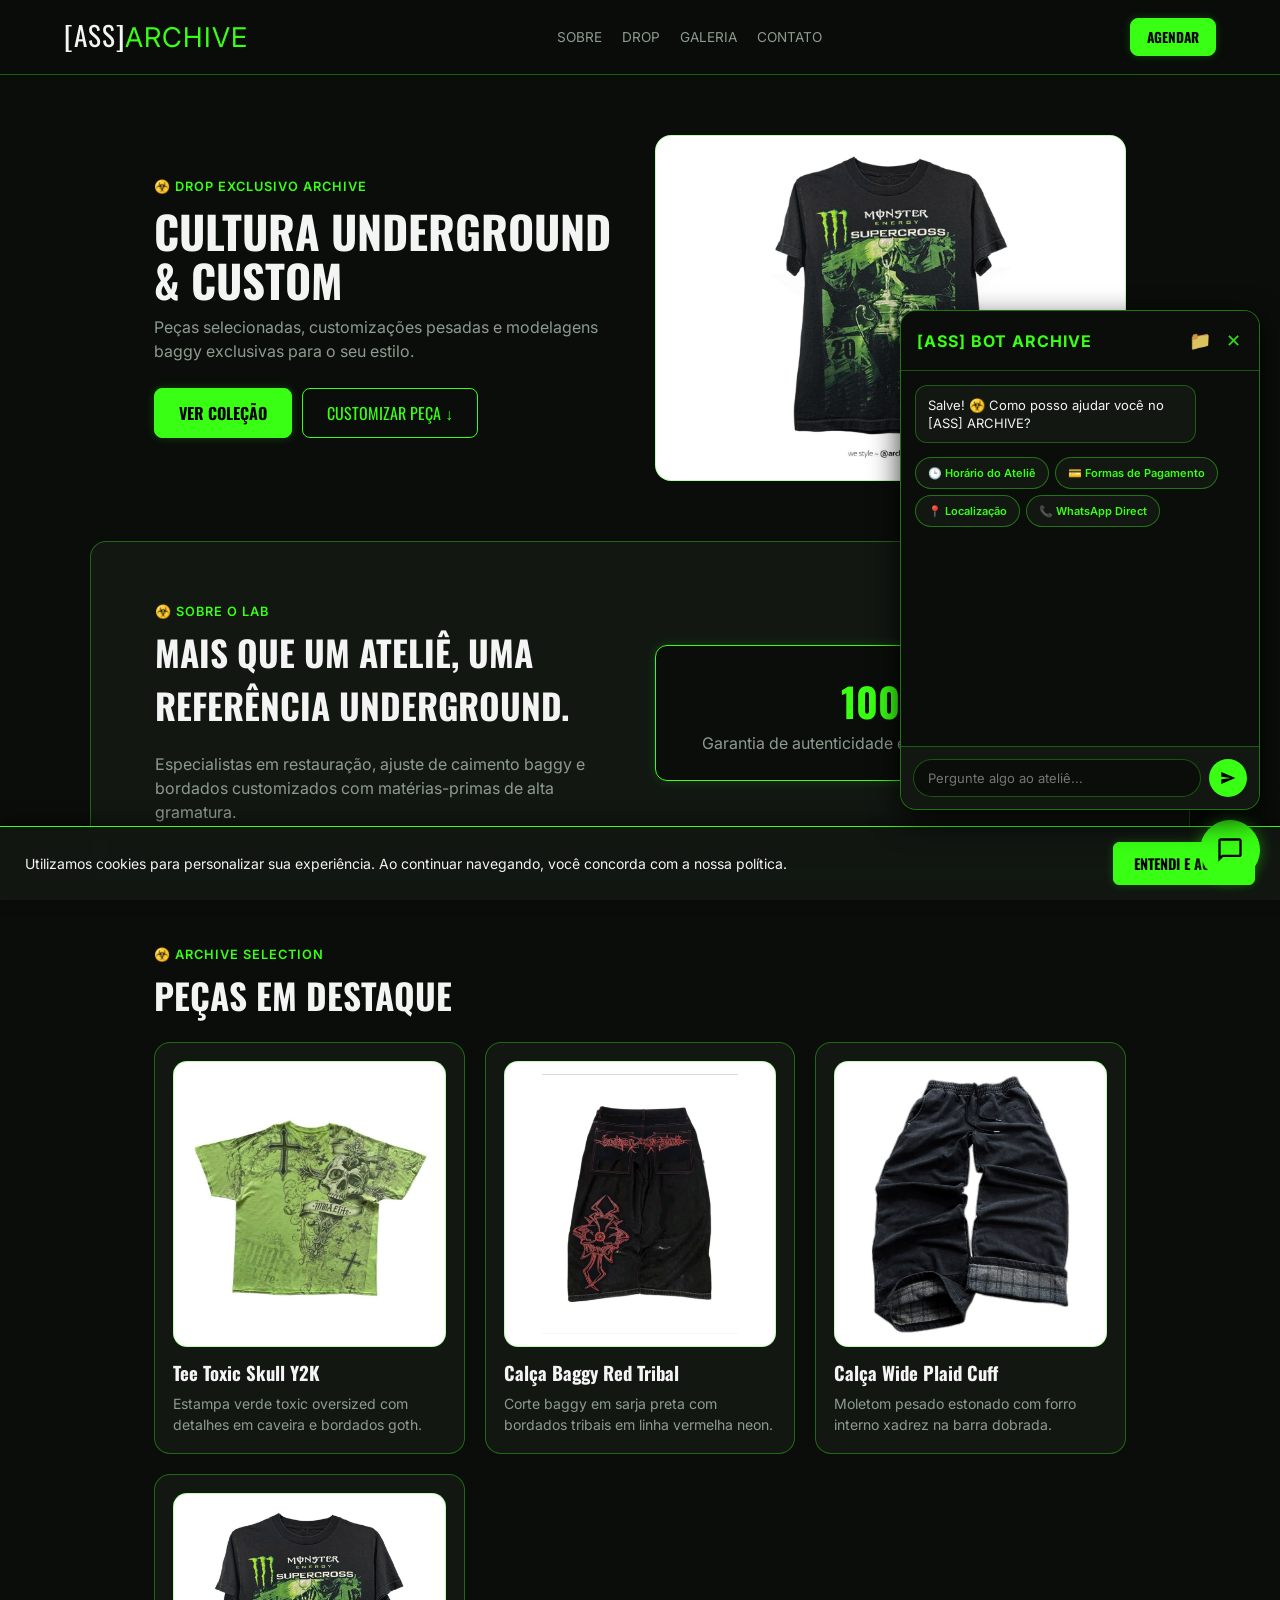
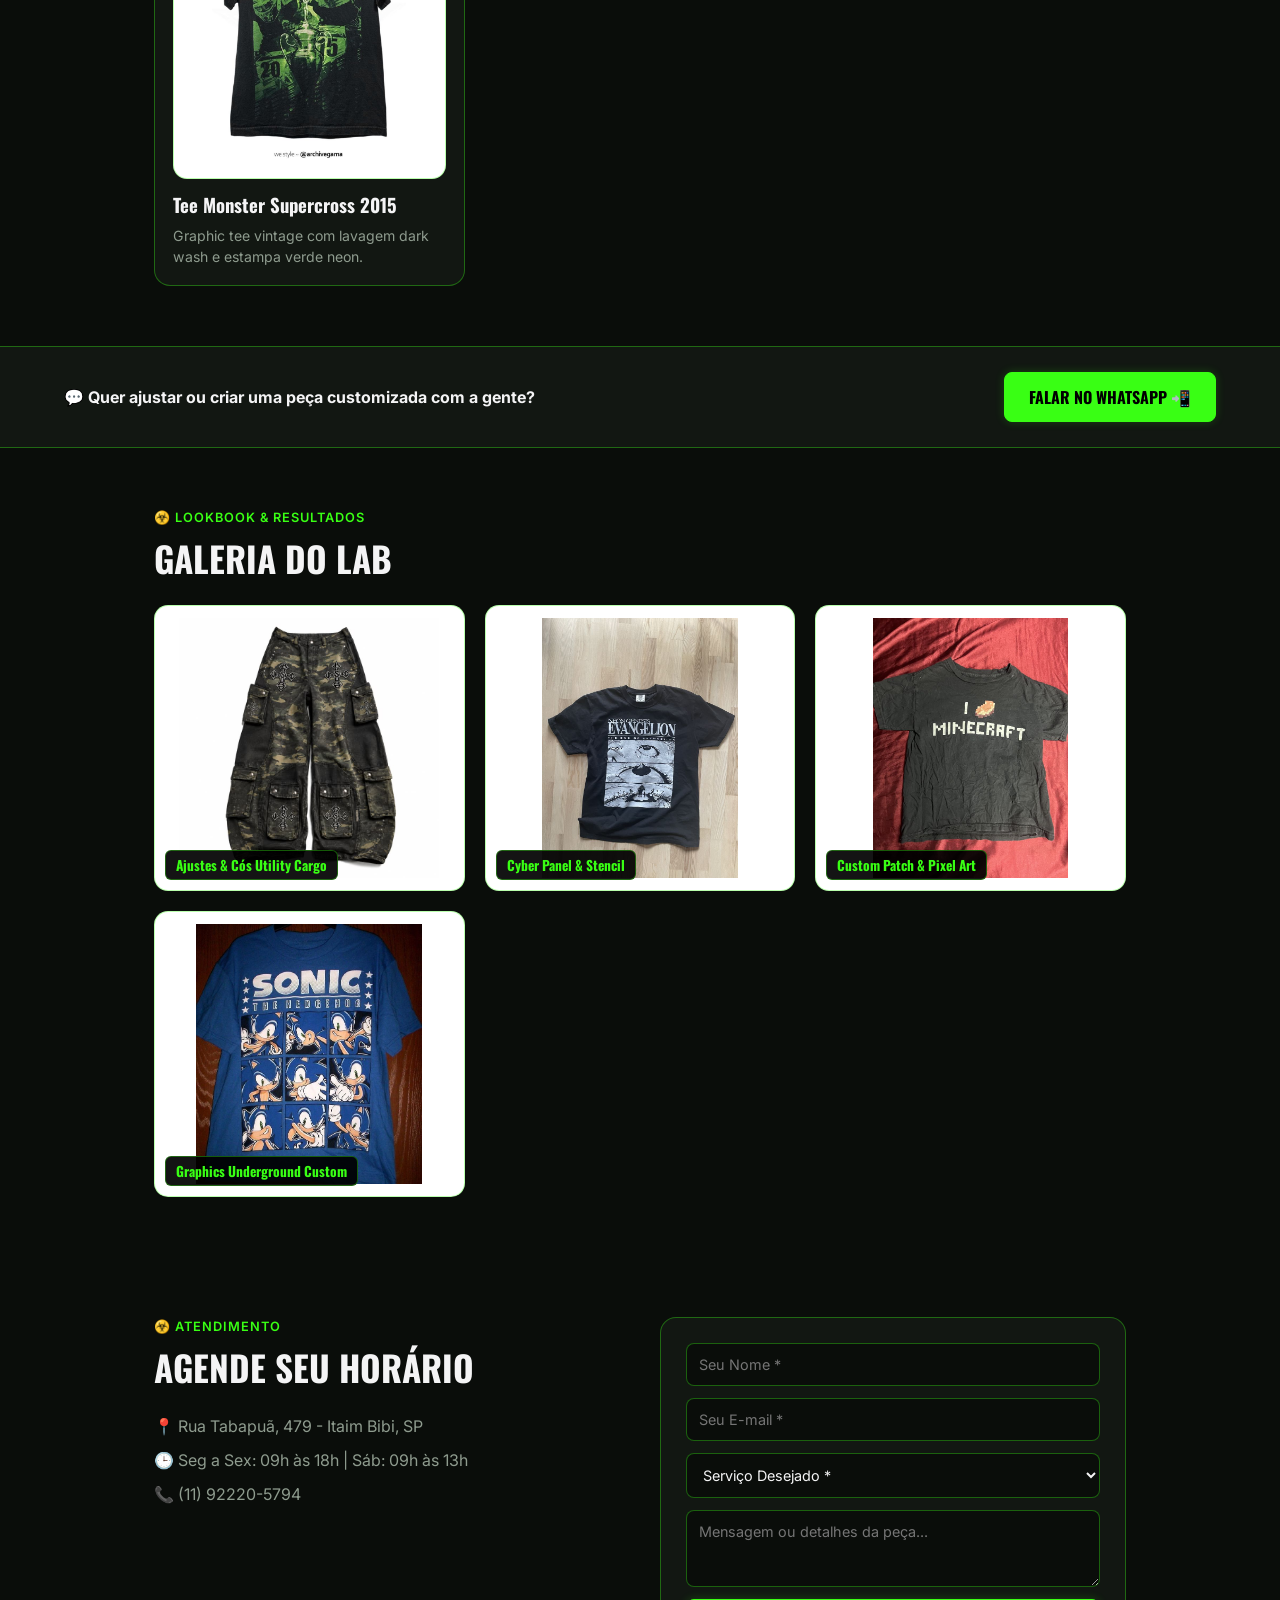
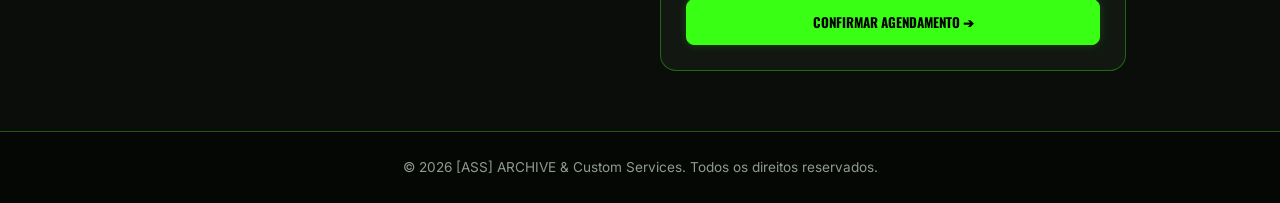
==== index.html @ ffa356f2 "Add files via upload" ====
<!DOCTYPE html>
<html lang="pt-br">
<head>
    <meta charset="UTF-8">
    <meta name="viewport" content="width=device-width, initial-scale=1.0">
    <title>[ASS] ARCHIVE | Underground Custom</title>
    
    <!-- Favicon Epic Face -->
    <link rel="icon" href="https://w7.pngwing.com/pngs/47/268/png-transparent-t-shirt-epic-face-pic-face-smiley-emoticon-thumbnail.png" type="image/png">
    
    <link rel="stylesheet" href="https://fonts.googleapis.com/css2?family=Inter:wght@400;600&family=Oswald:wght@700&display=swap">
    <link rel="stylesheet" href="style.css">
</head>
<body>

    <!-- 1. HEADER -->
    <header class="header">
        <a href="#" class="logo">[ASS]<span>ARCHIVE</span></a>
        <nav class="nav">
            <a href="#sobre">Sobre</a>
            <a href="#produtos">Drop</a>
            <a href="#galeria">Galeria</a>
            <a href="#contato">Contato</a>
        </nav>
        <a href="#contato" class="btn btn-sm">Agendar</a>
    </header>

    <!-- 2. HERO SECTION -->
    <section class="hero">
        <div>
            <span class="tag">☣️ DROP EXCLUSIVO ARCHIVE</span>
            <h1>CULTURA UNDERGROUND & CUSTOM</h1>
            <p>Peças selecionadas, customizações pesadas e modelagens baggy exclusivas para o seu estilo.</p>
            <div class="btns">
                <a href="#produtos" class="btn">Ver Coleção</a>
                <a href="#contato" class="btn-outline">Customizar Peça ↓</a>
            </div>
        </div>
        <div class="hero-img">
            <img src="ass/monster.jpg" alt="Tee Monster Supercross">
        </div>
    </section>

    <!-- 3. SOBRE -->
    <section id="sobre" class="sobre">
        <div>
            <span class="tag">☣️ SOBRE O LAB</span>
            <h2>Mais que um ateliê, uma referência underground.</h2>
            <p>Especialistas em restauração, ajuste de caimento baggy e bordados customizados com matérias-primas de alta gramatura.</p>
        </div>
        <div class="sobre-box">
            <h3>100%</h3>
            <p>Garantia de autenticidade e acabamento artesanal.</p>
        </div>
    </section>

    <!-- 4. CATÁLOGO DE PRODUTOS / DROP -->
    <section id="produtos">
        <span class="tag">☣️ ARCHIVE SELECTION</span>
        <h2>Peças em Destaque</h2>
        <div class="grid">
            <div class="card">
                <div class="galeria-card">
                    <img src="ass/blusa.jpg" alt="Tee Toxic Skull">
                </div>
                <h3>Tee Toxic Skull Y2K</h3>
                <p>Estampa verde toxic oversized com detalhes em caveira e bordados goth.</p>
            </div>

            <div class="card">
                <div class="galeria-card">
                    <img src="ass/calçaver.jpg" alt="Calça Baggy Red Tribal">
                </div>
                <h3>Calça Baggy Red Tribal</h3>
                <p>Corte baggy em sarja preta com bordados tribais em linha vermelha neon.</p>
            </div>

            <div class="card">
                <div class="galeria-card">
                    <img src="ass/calça.jpg" alt="Calça Wide Plaid Cuff">
                </div>
                <h3>Calça Wide Plaid Cuff</h3>
                <p>Moletom pesado estonado com forro interno xadrez na barra dobrada.</p>
            </div>

            <div class="card">
                <div class="galeria-card">
                    <img src="ass/monster.jpg" alt="Tee Monster Supercross">
                </div>
                <h3>Tee Monster Supercross 2015</h3>
                <p>Graphic tee vintage com lavagem dark wash e estampa verde neon.</p>
            </div>
        </div>
    </section>

    <!-- 5. CALLOUT WHATSAPP -->
    <div class="callout">
        <p>💬 <strong>Quer ajustar ou criar uma peça customizada com a gente?</strong></p>
        <a href="https://wa.me/5511922205794" target="_blank" class="btn">Falar no WhatsApp 📲</a>
    </div>

    <!-- 6. GALERIA DE PROJETOS -->
    <section id="galeria">
        <span class="tag">☣️ LOOKBOOK & RESULTADOS</span>
        <h2>Galeria do Lab</h2>
        <div class="grid">
            <div class="galeria-card">
                <img src="ass/cargo.jpg" alt="Calça Cargo Utility">
                <h3>Ajustes & Cós Utility Cargo</h3>
            </div>
            <div class="galeria-card">
                <img src="ass/eva.jpg" alt="Tee Evangelion Custom">
                <h3>Cyber Panel & Stencil</h3>
            </div>
            <div class="galeria-card">
                <img src="ass/mine.jpg" alt="Custom Pixel Art">
                <h3>Custom Patch & Pixel Art</h3>
            </div>
            <div class="galeria-card">
                <img src="ass/sonic.jpg" alt="Graphic Custom Underground">
                <h3>Graphics Underground Custom</h3>
            </div>
        </div>
    </section>

    <!-- 7. CONTATO & FORMULÁRIO -->
    <section id="contato" class="contato">
        <div>
            <span class="tag">☣️ ATENDIMENTO</span>
            <h2>Agende seu Horário</h2>
            <p>📍 Rua Tabapuã, 479 - Itaim Bibi, SP</p>
            <p>🕒 Seg a Sex: 09h às 18h | Sáb: 09h às 13h</p>
            <p>📞 (11) 92220-5794</p>
        </div>

        <form class="form">
            <input type="text" placeholder="Seu Nome *" required>
            <input type="email" placeholder="Seu E-mail *" required>
            <select required>
                <option value="">Serviço Desejado *</option>
                <option>Ajuste Baggy / Barra</option>
                <option>Customização / Bordado</option>
                <option>Comprar do Archive Drop</option>
            </select>
            <textarea placeholder="Mensagem ou detalhes da peça..." rows="3"></textarea>
            <button type="submit" class="btn">Confirmar Agendamento ➔</button>
        </form>
    </section>

    <!-- 8. RODAPÉ -->
    <footer class="footer">
        <p>&copy; 2026 [ASS] ARCHIVE & Custom Services. Todos os direitos reservados.</p>
    </footer>

    <!-- BANNER DE AVISO DE COOKIES -->
    <div id="banner-cookies" class="banner-cookies">
        <p>
            Utilizamos cookies para personalizar sua experiência. Ao continuar navegando, você concorda com a nossa política.
        </p>
        <button id="btn-aceitar-cookies" class="btn-cookies">Entendi e Aceito</button>
    </div>

    <!-- SCRIPT DO BANNER DE COOKIES -->
    <script>
        const bannerCookies = document.getElementById('banner-cookies');
        const btnAceitar = document.getElementById('btn-aceitar-cookies');
        const cookiesAceitos = localStorage.getItem('cookiesAceitos');

        if (cookiesAceitos === 'sim') {
            bannerCookies.classList.add('oculto');
        }

        btnAceitar.addEventListener('click', () => {
            localStorage.setItem('cookiesAceitos', 'sim');
            bannerCookies.classList.add('oculto');
        });
    </script>

    <!-- SCRIPT E INICIALIZAÇÃO DO CHATBOT COM BASE JSON -->
    <script src="chatbot.js"></script>
    <script>
        document.addEventListener("DOMContentLoaded", function () {
            if (window.initChatbot) {
                window.initChatbot({
                    jsonUrl: "faq.json"
                });
            }
        });
    </script>

</body>
</html>
---- style.css ----
:root {
    --bg: #0A0D0A;
    --card: #121712;
    --accent: #39FF14; /* Verde Radioativo Tóxico */
    --accent-hover: #2ecf0f;
    --text: #F4F4F5;
    --muted: #8E9B8E;
    --border: rgba(57, 255, 20, 0.35); /* Bordas em Verde Radioativo */
    --border-strong: #39FF14;
    --font-head: 'Oswald', sans-serif;
    --font-body: 'Inter', sans-serif;
}

* { margin: 0; padding: 0; box-sizing: border-box; font-family: var(--font-body); }
body { background: var(--bg); color: var(--text); line-height: 1.5; }
a { color: inherit; text-decoration: none; }
img { width: 100%; display: block; }

/* Botões Arredondados com Brilho */
.btn { background: var(--accent); color: #000; font-family: var(--font-head); font-weight: 700; padding: 12px 24px; border-radius: 8px; display: inline-block; border: 1px solid var(--border-strong); cursor: pointer; text-transform: uppercase; box-shadow: 0 0 10px rgba(57, 255, 20, 0.2); transition: all 0.3s ease; }
.btn:hover { background: var(--accent-hover); box-shadow: 0 0 15px rgba(57, 255, 20, 0.5); transform: translateY(-2px); }
.btn-outline { border: 1px solid var(--border-strong); padding: 12px 24px; border-radius: 8px; font-family: var(--font-head); text-transform: uppercase; color: var(--accent); transition: all 0.3s ease; }
.btn-outline:hover { background: rgba(57, 255, 20, 0.1); transform: translateY(-2px); }
.btn-sm { padding: 8px 16px; font-size: 0.85rem; }
.tag { color: var(--accent); font-size: 0.8rem; font-weight: 600; text-transform: uppercase; display: block; margin-bottom: 5px; letter-spacing: 1px; }

/* Header Sticky */
.header { display: flex; justify-content: space-between; align-items: center; padding: 15px 5%; background: rgba(10, 13, 10, 0.95); position: sticky; top: 0; border-bottom: 1px solid var(--border); z-index: 10; backdrop-filter: blur(8px); }
.logo { font-family: var(--font-head); font-size: 1.7rem; letter-spacing: 1px; }
.logo span { color: var(--accent); }
.nav { display: flex; gap: 20px; font-size: 0.85rem; text-transform: uppercase; color: var(--muted); }
.nav a:hover { color: var(--accent); }

/* Layout Geral & Seções */
section { padding: 60px 5%; max-width: 1100px; margin: 0 auto; }
h2 { font-family: var(--font-head); font-size: 2.2rem; text-transform: uppercase; margin-bottom: 20px; }

/* Hero Section */
.hero { display: grid; grid-template-columns: repeat(auto-fit, minmax(280px, 1fr)); gap: 30px; align-items: center; }
.hero h1 { font-family: var(--font-head); font-size: 2.8rem; line-height: 1.1; margin: 10px 0; }
.hero p { color: var(--muted); margin-bottom: 25px; }
.btns { display: flex; gap: 10px; flex-wrap: wrap; }
.hero-img { 
    display: flex; 
    align-items: center; 
    justify-content: center; 
    background: #ffffff; 
    border-radius: 16px; 
    border: 1px solid var(--border); 
    padding: 12px;
    overflow: hidden;
    transition: border-color 0.3s ease, box-shadow 0.3s ease;
}
.hero-img:hover {
    border-color: var(--border-strong);
    box-shadow: 0 0 15px rgba(57, 255, 20, 0.3);
}
.hero-img img { 
    height: 320px; 
    object-fit: contain; 
    object-position: center; 
    border-radius: 10px;
    transition: transform 0.4s ease;
}
.hero-img:hover img {
    transform: scale(1.06);
}

/* Sobre */
.sobre { display: grid; grid-template-columns: repeat(auto-fit, minmax(280px, 1fr)); gap: 30px; align-items: center; background: var(--card); border: 1px solid var(--border); border-radius: 16px; }
.sobre p { color: var(--muted); }
.sobre-box { background: var(--bg); padding: 25px; border: 1px solid var(--border-strong); border-radius: 12px; text-align: center; box-shadow: 0 0 12px rgba(57, 255, 20, 0.15); }
.sobre-box h3 { font-family: var(--font-head); font-size: 2.5rem; color: var(--accent); }

/* Cards & Grids com Elevação no Hover */
.grid { display: grid; grid-template-columns: repeat(auto-fit, minmax(250px, 1fr)); gap: 20px; }
.card { 
    background: var(--card); 
    border: 1px solid var(--border); 
    padding: 18px; 
    border-radius: 16px; 
    transition: transform 0.3s ease, border-color 0.3s ease, box-shadow 0.3s ease; 
}
.card:hover { 
    border-color: var(--border-strong); 
    box-shadow: 0 0 15px rgba(57, 255, 20, 0.25); 
    transform: translateY(-4px);
}
.card h3 { font-family: var(--font-head); margin-top: 12px; margin-bottom: 6px; }
.card p { color: var(--muted); font-size: 0.88rem; }

/* Callout */
.callout { background: var(--card); border-top: 1px solid var(--border); border-bottom: 1px solid var(--border); padding: 25px 5%; display: flex; justify-content: space-between; align-items: center; flex-wrap: wrap; gap: 15px; }

/* Galeria: Molduras com Fundo Branco */
.galeria-card { 
    position: relative; 
    border-radius: 14px; 
    overflow: hidden; 
    border: 1px solid var(--border); 
    background: #ffffff; 
    display: flex; 
    align-items: center; 
    justify-content: center;
    padding: 12px;
    transition: border-color 0.3s ease, box-shadow 0.3s ease;
}
.galeria-card img { 
    height: 260px; 
    width: 100%; 
    object-fit: contain; 
    object-position: center; 
    border-radius: 10px;
    transition: transform 0.4s ease;
}

/* Zoom na imagem ao passar o cursor */
.card:hover .galeria-card img,
.galeria-card:hover img {
    transform: scale(1.08);
}

.galeria-card:hover { 
    border-color: var(--border-strong); 
    box-shadow: 0 0 12px rgba(57, 255, 20, 0.3);
}

.galeria-card h3 { 
    position: absolute; 
    bottom: 10px; 
    left: 10px; 
    background: rgba(0,0,0,0.92); 
    color: var(--accent); 
    padding: 4px 10px; 
    font-family: var(--font-head); 
    font-size: 0.85rem; 
    border-radius: 6px; 
    border: 1px solid var(--border); 
    z-index: 2;
}

/* Contato & Form */
.contato { display: grid; grid-template-columns: repeat(auto-fit, minmax(280px, 1fr)); gap: 40px; }
.contato p { color: var(--muted); margin-bottom: 10px; }
.form { display: flex; flex-direction: column; gap: 12px; background: var(--card); padding: 25px; border-radius: 16px; border: 1px solid var(--border); }
.form input, .form select, .form textarea { background: var(--bg); border: 1px solid var(--border); padding: 12px; color: var(--text); border-radius: 8px; font-size: 0.9rem; transition: border-color 0.3s ease, box-shadow 0.3s ease; }
.form input:focus, .form select:focus, .form textarea:focus { outline: none; border-color: var(--border-strong); box-shadow: 0 0 8px rgba(57, 255, 20, 0.3); }

/* Footer */
.footer { text-align: center; padding: 25px; border-top: 1px solid var(--border); color: var(--muted); font-size: 0.85rem; background: #050705; }

/* BANNER DE COOKIES (Fixado na Parte Inferior) */
.banner-cookies {
    position: fixed;
    bottom: 0;
    left: 0;
    width: 100%;
    background-color: rgba(18, 23, 18, 0.96);
    color: var(--text);
    padding: 15px 25px;
    display: flex;
    justify-content: space-between;
    align-items: center;
    gap: 20px;
    box-shadow: 0 -4px 15px rgba(0, 0, 0, 0.5);
    border-top: 1px solid var(--border-strong);
    z-index: 9999;
    font-size: 14px;
    backdrop-filter: blur(8px);
}

.btn-cookies {
    background-color: var(--accent);
    color: #000000;
    border: 1px solid var(--border-strong);
    padding: 10px 20px;
    border-radius: 6px;
    font-family: var(--font-head);
    font-size: 0.9rem;
    font-weight: bold;
    text-transform: uppercase;
    cursor: pointer;
    white-space: nowrap;
    transition: all 0.3s ease;
    box-shadow: 0 0 10px rgba(57, 255, 20, 0.2);
}

.btn-cookies:hover {
    background-color: var(--accent-hover);
    box-shadow: 0 0 15px rgba(57, 255, 20, 0.5);
    transform: translateY(-2px);
}

/* Classe utilitária para ocultar o banner quando aceito */
.oculto {
    display: none !important;
}

/* Responsividade */
@media (max-width: 600px) {
    .header { flex-direction: column; gap: 12px; }
    .nav { gap: 12px; }
    .hero h1 { font-size: 2rem; }
    .banner-cookies { flex-direction: column; text-align: center; }
}
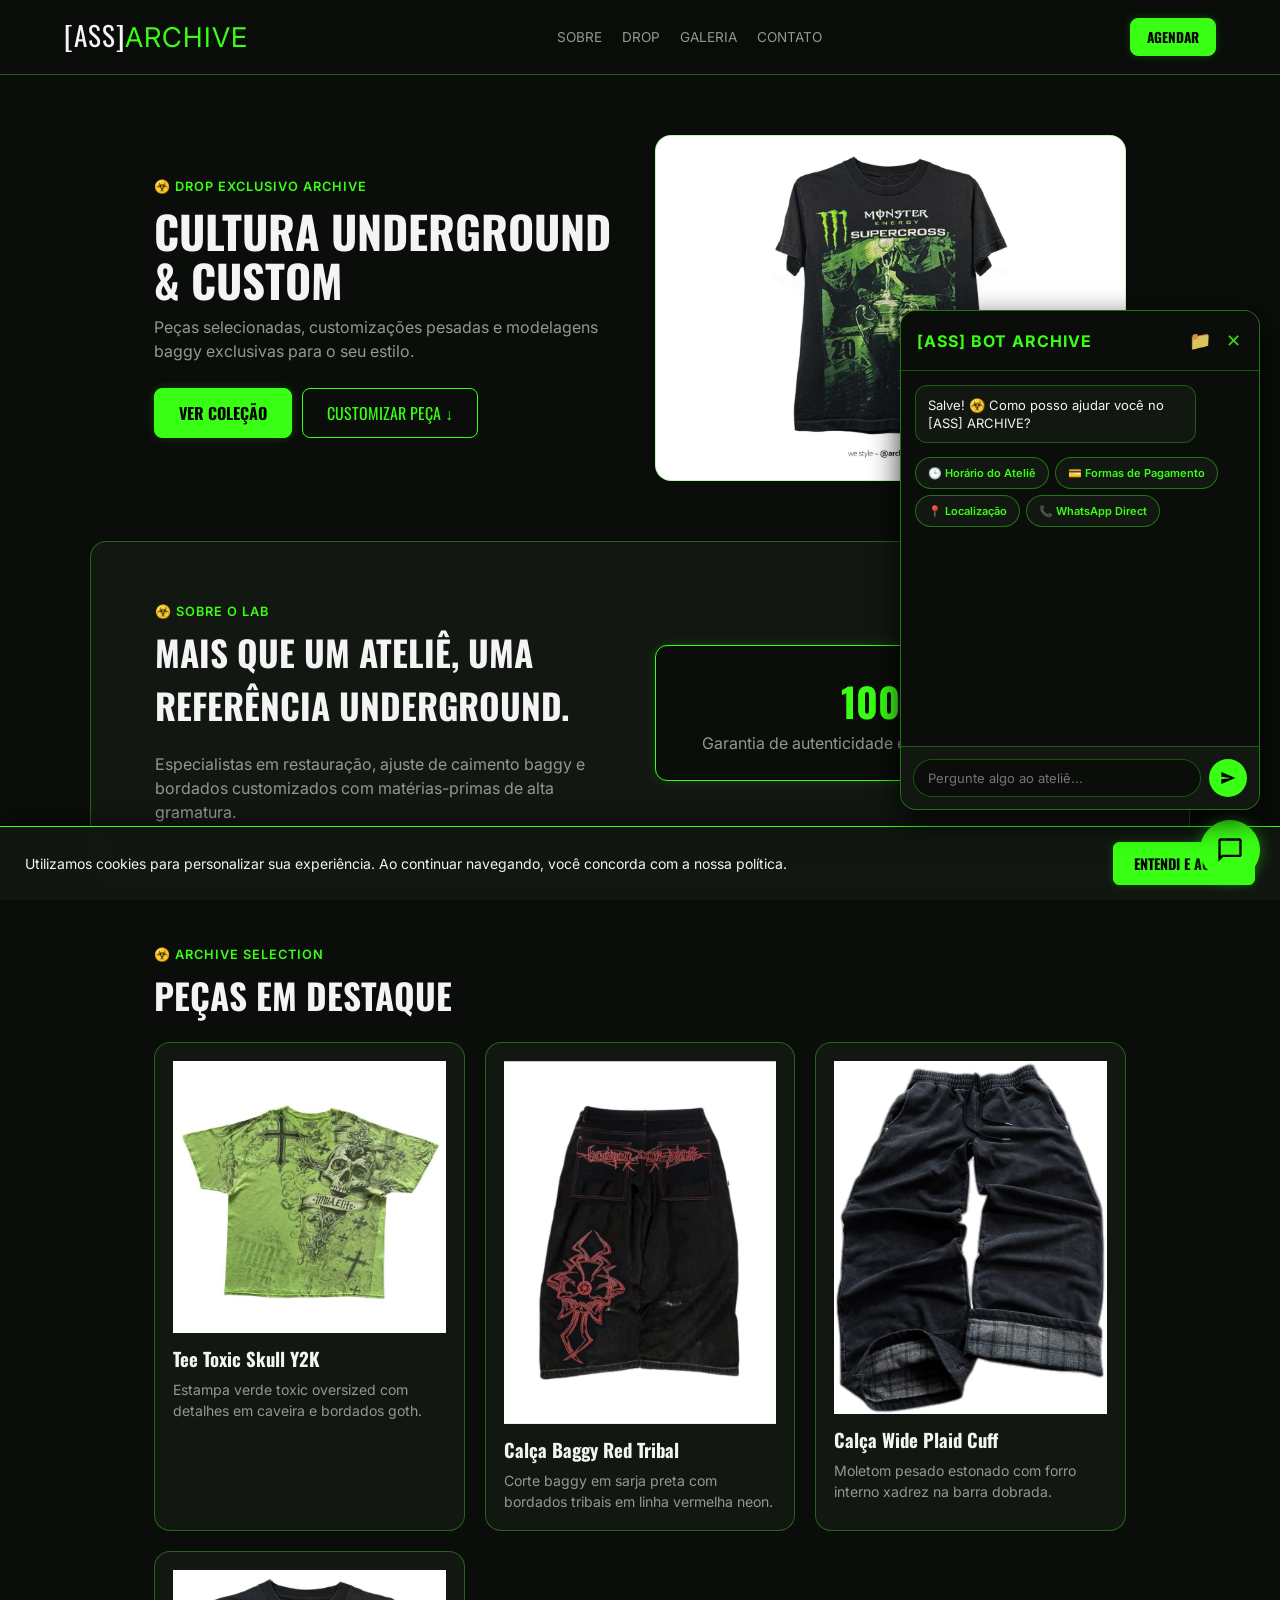
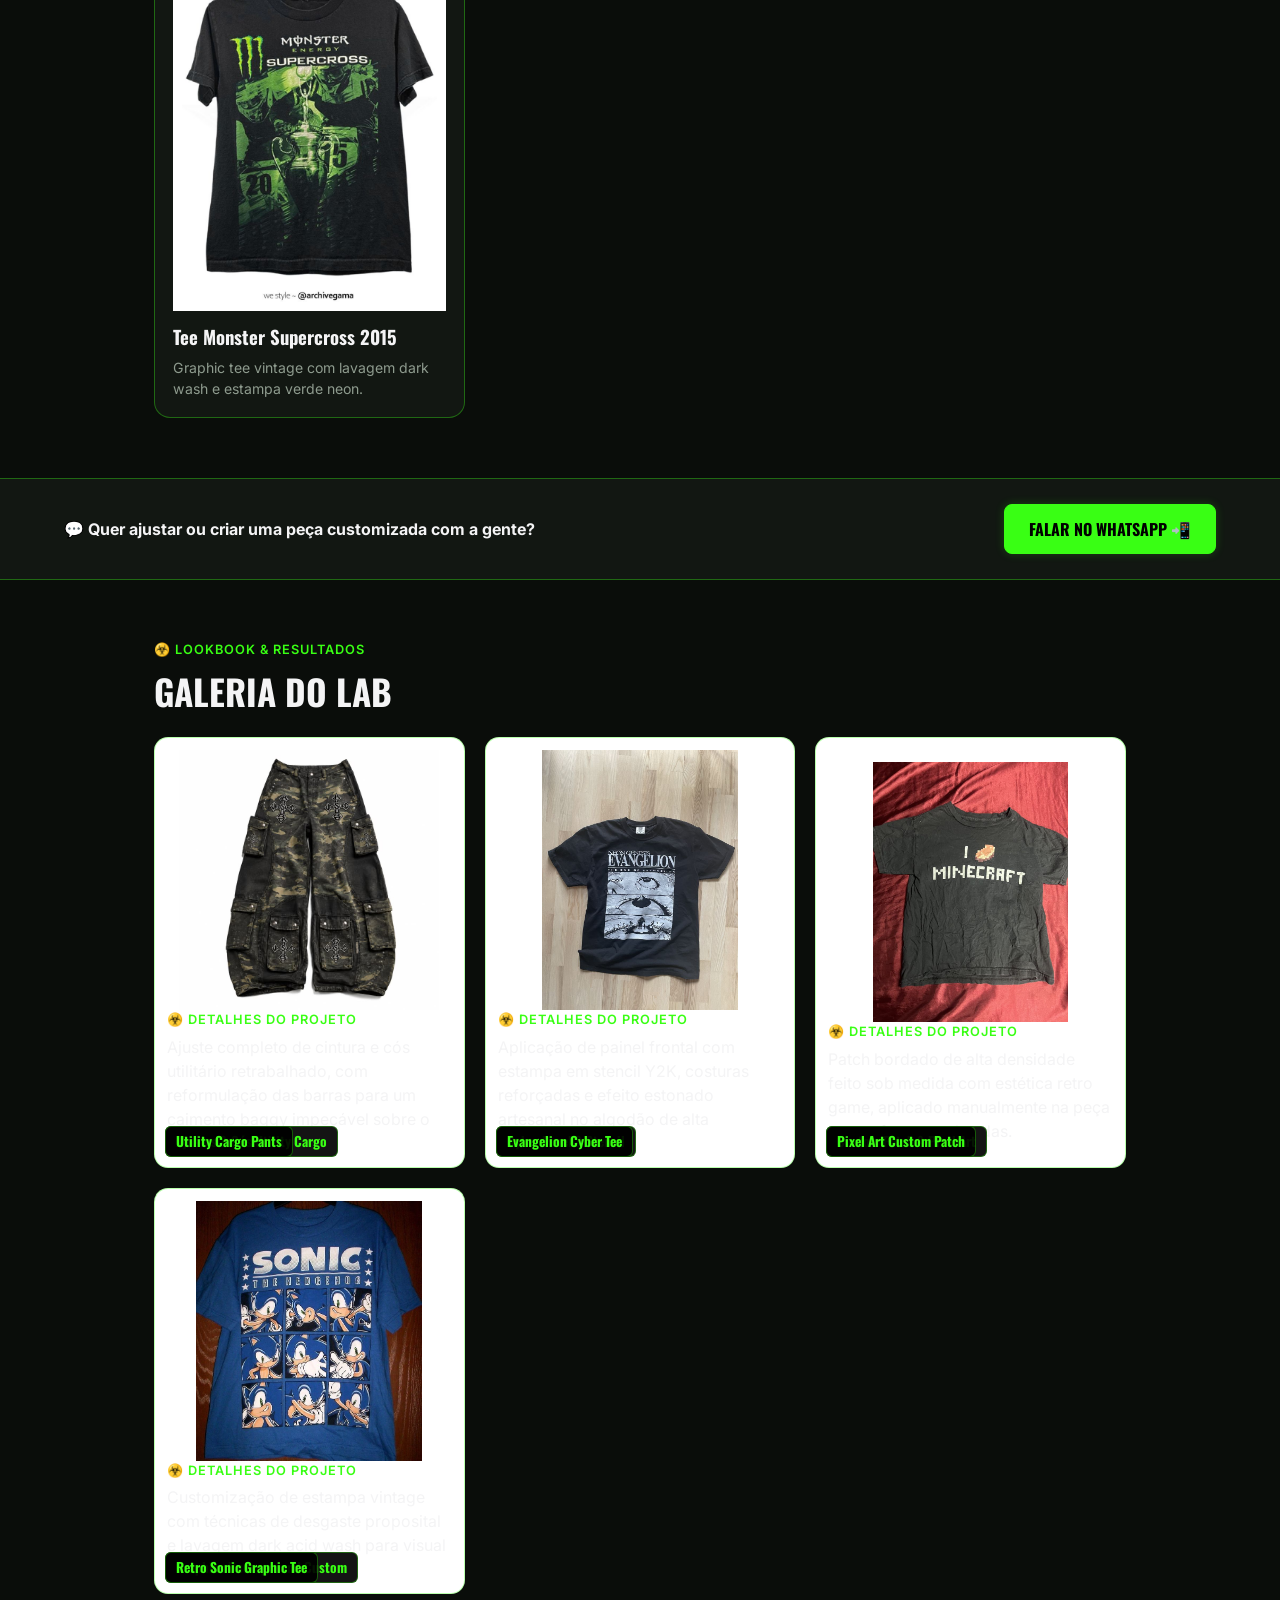
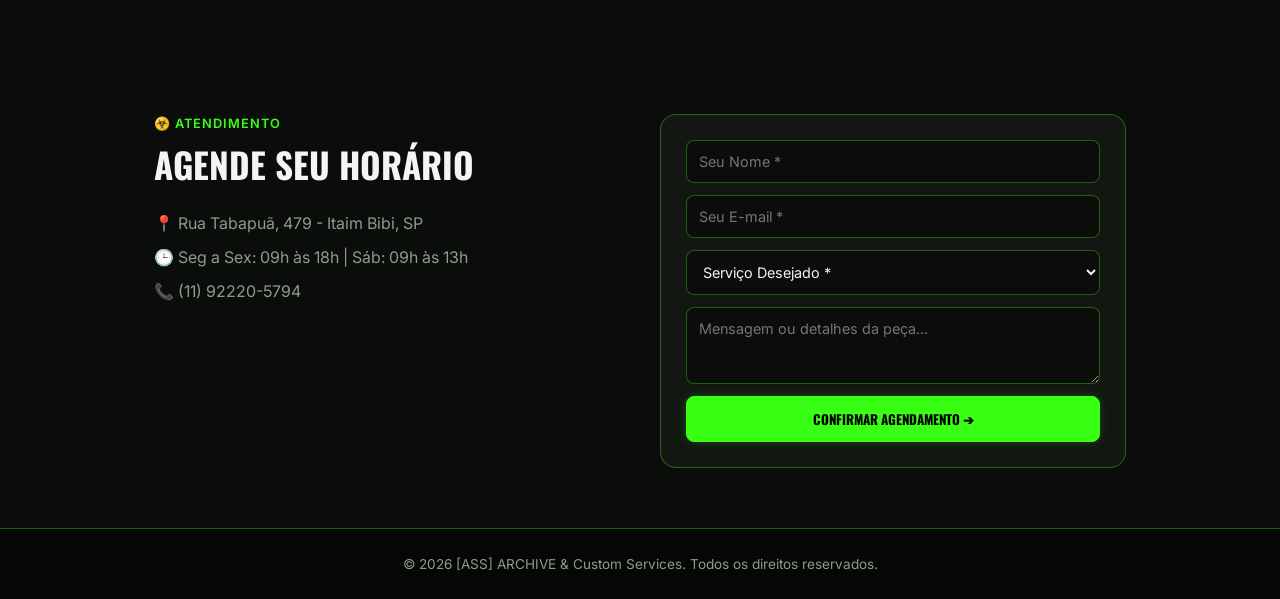
==== commit 12a5882a: "Update index.html" ====
--- a/index.html
+++ b/index.html
@@ -60,7 +60,7 @@
         <h2>Peças em Destaque</h2>
         <div class="grid">
             <div class="card">
-                <div class="galeria-card">
+                <div class="product-img-box">
                     <img src="ass/blusa.jpg" alt="Tee Toxic Skull">
                 </div>
                 <h3>Tee Toxic Skull Y2K</h3>
@@ -68,7 +68,7 @@
             </div>
 
             <div class="card">
-                <div class="galeria-card">
+                <div class="product-img-box">
                     <img src="ass/calçaver.jpg" alt="Calça Baggy Red Tribal">
                 </div>
                 <h3>Calça Baggy Red Tribal</h3>
@@ -76,7 +76,7 @@
             </div>
 
             <div class="card">
-                <div class="galeria-card">
+                <div class="product-img-box">
                     <img src="ass/calça.jpg" alt="Calça Wide Plaid Cuff">
                 </div>
                 <h3>Calça Wide Plaid Cuff</h3>
@@ -84,7 +84,7 @@
             </div>
 
             <div class="card">
-                <div class="galeria-card">
+                <div class="product-img-box">
                     <img src="ass/monster.jpg" alt="Tee Monster Supercross">
                 </div>
                 <h3>Tee Monster Supercross 2015</h3>
@@ -99,26 +99,69 @@
         <a href="https://wa.me/5511922205794" target="_blank" class="btn">Falar no WhatsApp 📲</a>
     </div>
 
-    <!-- 6. GALERIA DE PROJETOS -->
+    <!-- 6. GALERIA DE PROJETOS (COM CARD FLIP 3D) -->
     <section id="galeria">
         <span class="tag">☣️ LOOKBOOK & RESULTADOS</span>
         <h2>Galeria do Lab</h2>
         <div class="grid">
-            <div class="galeria-card">
-                <img src="ass/cargo.jpg" alt="Calça Cargo Utility">
-                <h3>Ajustes & Cós Utility Cargo</h3>
-            </div>
-            <div class="galeria-card">
-                <img src="ass/eva.jpg" alt="Tee Evangelion Custom">
-                <h3>Cyber Panel & Stencil</h3>
-            </div>
-            <div class="galeria-card">
-                <img src="ass/mine.jpg" alt="Custom Pixel Art">
-                <h3>Custom Patch & Pixel Art</h3>
-            </div>
-            <div class="galeria-card">
-                <img src="ass/sonic.jpg" alt="Graphic Custom Underground">
-                <h3>Graphics Underground Custom</h3>
+            <!-- CARGO -->
+            <div class="galeria-card">
+                <div class="galeria-card-inner">
+                    <div class="galeria-card-front">
+                        <img src="ass/cargo.jpg" alt="Calça Cargo Utility">
+                        <h3>Ajustes & Cós Utility Cargo</h3>
+                    </div>
+                    <div class="galeria-card-back">
+                        <span class="tag">☣️ DETALHES DO PROJETO</span>
+                        <h3>Utility Cargo Pants</h3>
+                        <p>Ajuste completo de cintura e cós utilitário retrabalhado, com reformulação das barras para um caimento baggy impecável sobre o tênis.</p>
+                    </div>
+                </div>
+            </div>
+
+            <!-- EVA -->
+            <div class="galeria-card">
+                <div class="galeria-card-inner">
+                    <div class="galeria-card-front">
+                        <img src="ass/eva.jpg" alt="Tee Evangelion Custom">
+                        <h3>Cyber Panel & Stencil</h3>
+                    </div>
+                    <div class="galeria-card-back">
+                        <span class="tag">☣️ DETALHES DO PROJETO</span>
+                        <h3>Evangelion Cyber Tee</h3>
+                        <p>Aplicação de painel frontal com estampa em stencil Y2K, costuras reforçadas e efeito estonado artesanal no algodão de alta gramatura.</p>
+                    </div>
+                </div>
+            </div>
+
+            <!-- MINE -->
+            <div class="galeria-card">
+                <div class="galeria-card-inner">
+                    <div class="galeria-card-front">
+                        <img src="ass/mine.jpg" alt="Custom Pixel Art">
+                        <h3>Custom Patch & Pixel Art</h3>
+                    </div>
+                    <div class="galeria-card-back">
+                        <span class="tag">☣️ DETALHES DO PROJETO</span>
+                        <h3>Pixel Art Custom Patch</h3>
+                        <p>Patch bordado de alta densidade feito sob medida com estética retro game, aplicado manualmente na peça com reforço nas bordas.</p>
+                    </div>
+                </div>
+            </div>
+
+            <!-- SONIC -->
+            <div class="galeria-card">
+                <div class="galeria-card-inner">
+                    <div class="galeria-card-front">
+                        <img src="ass/sonic.jpg" alt="Graphic Custom Underground">
+                        <h3>Graphics Underground Custom</h3>
+                    </div>
+                    <div class="galeria-card-back">
+                        <span class="tag">☣️ DETALHES DO PROJETO</span>
+                        <h3>Retro Sonic Graphic Tee</h3>
+                        <p>Customização de estampa vintage com técnicas de desgaste proposital e lavagem dark acid wash para visual autêntico anos 2000.</p>
+                    </div>
+                </div>
             </div>
         </div>
     </section>
@@ -189,4 +232,4 @@
     </script>
 
 </body>
-</html>+</html>
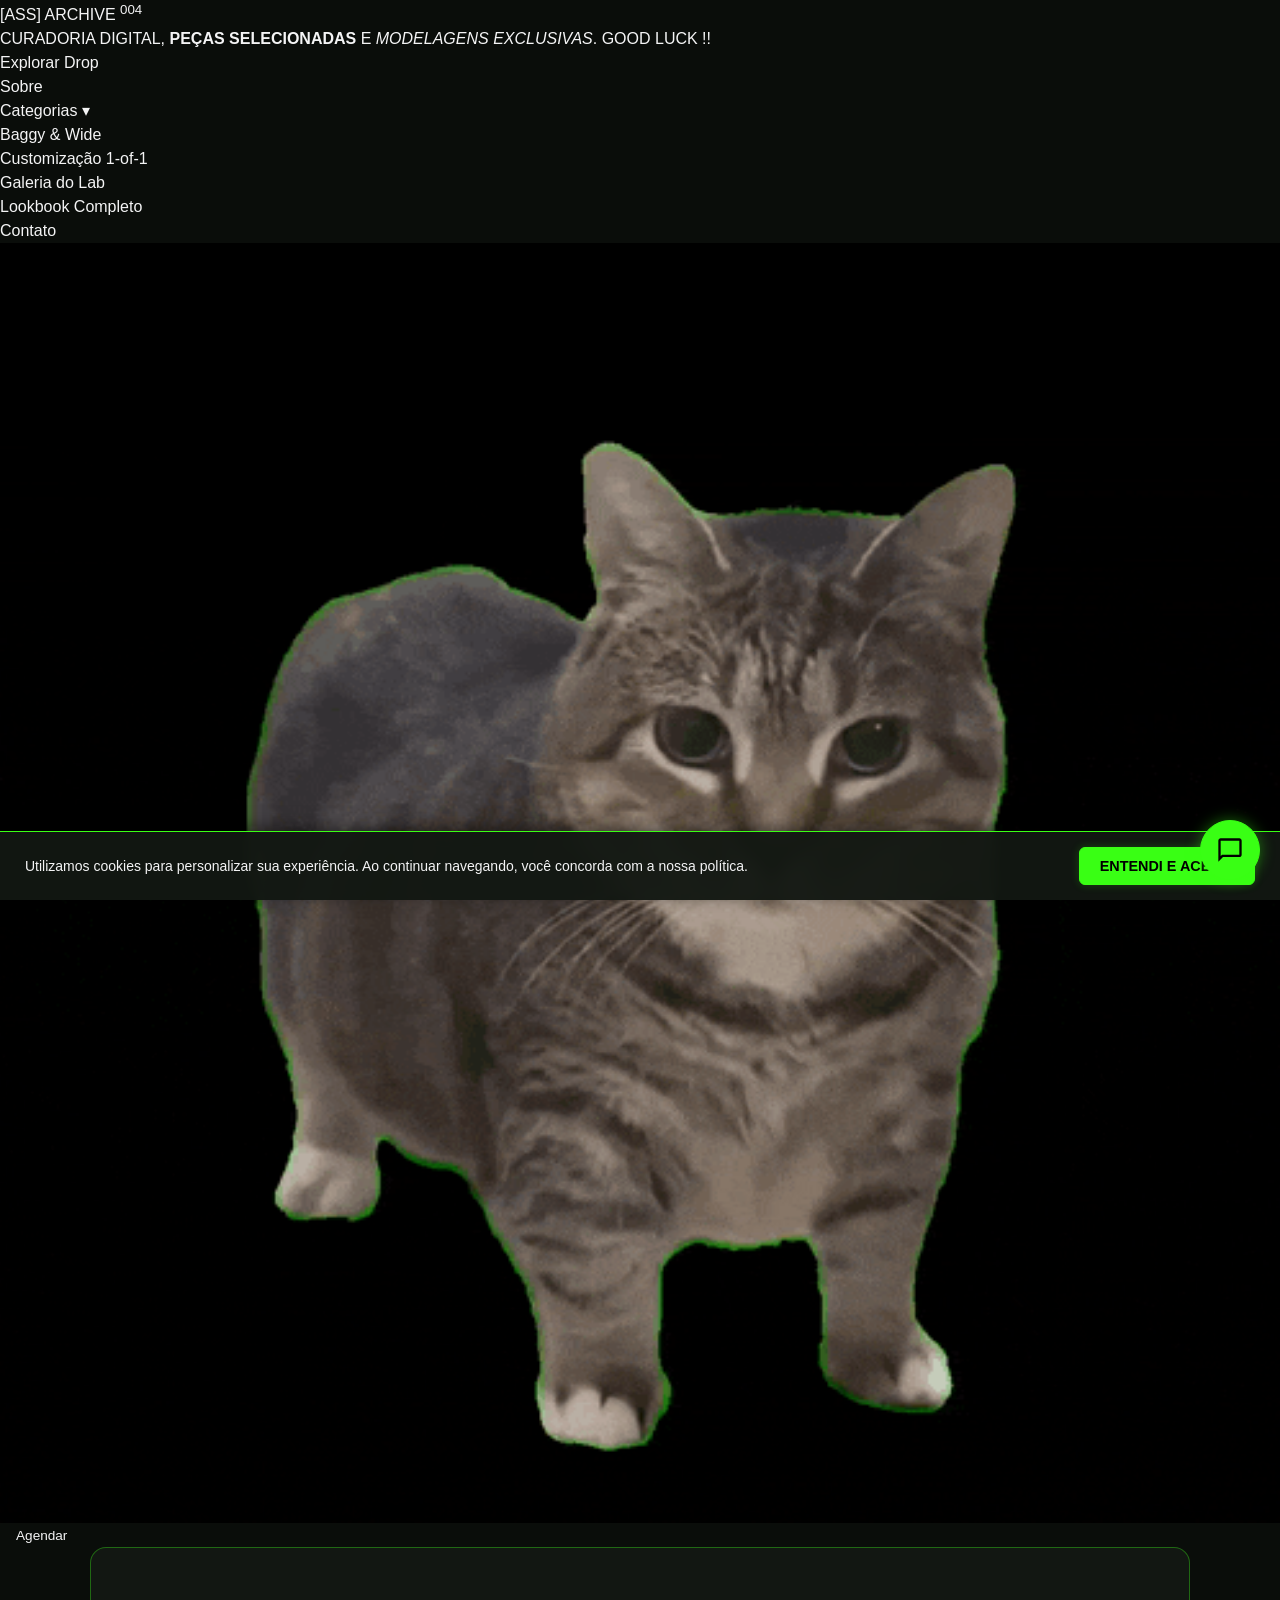
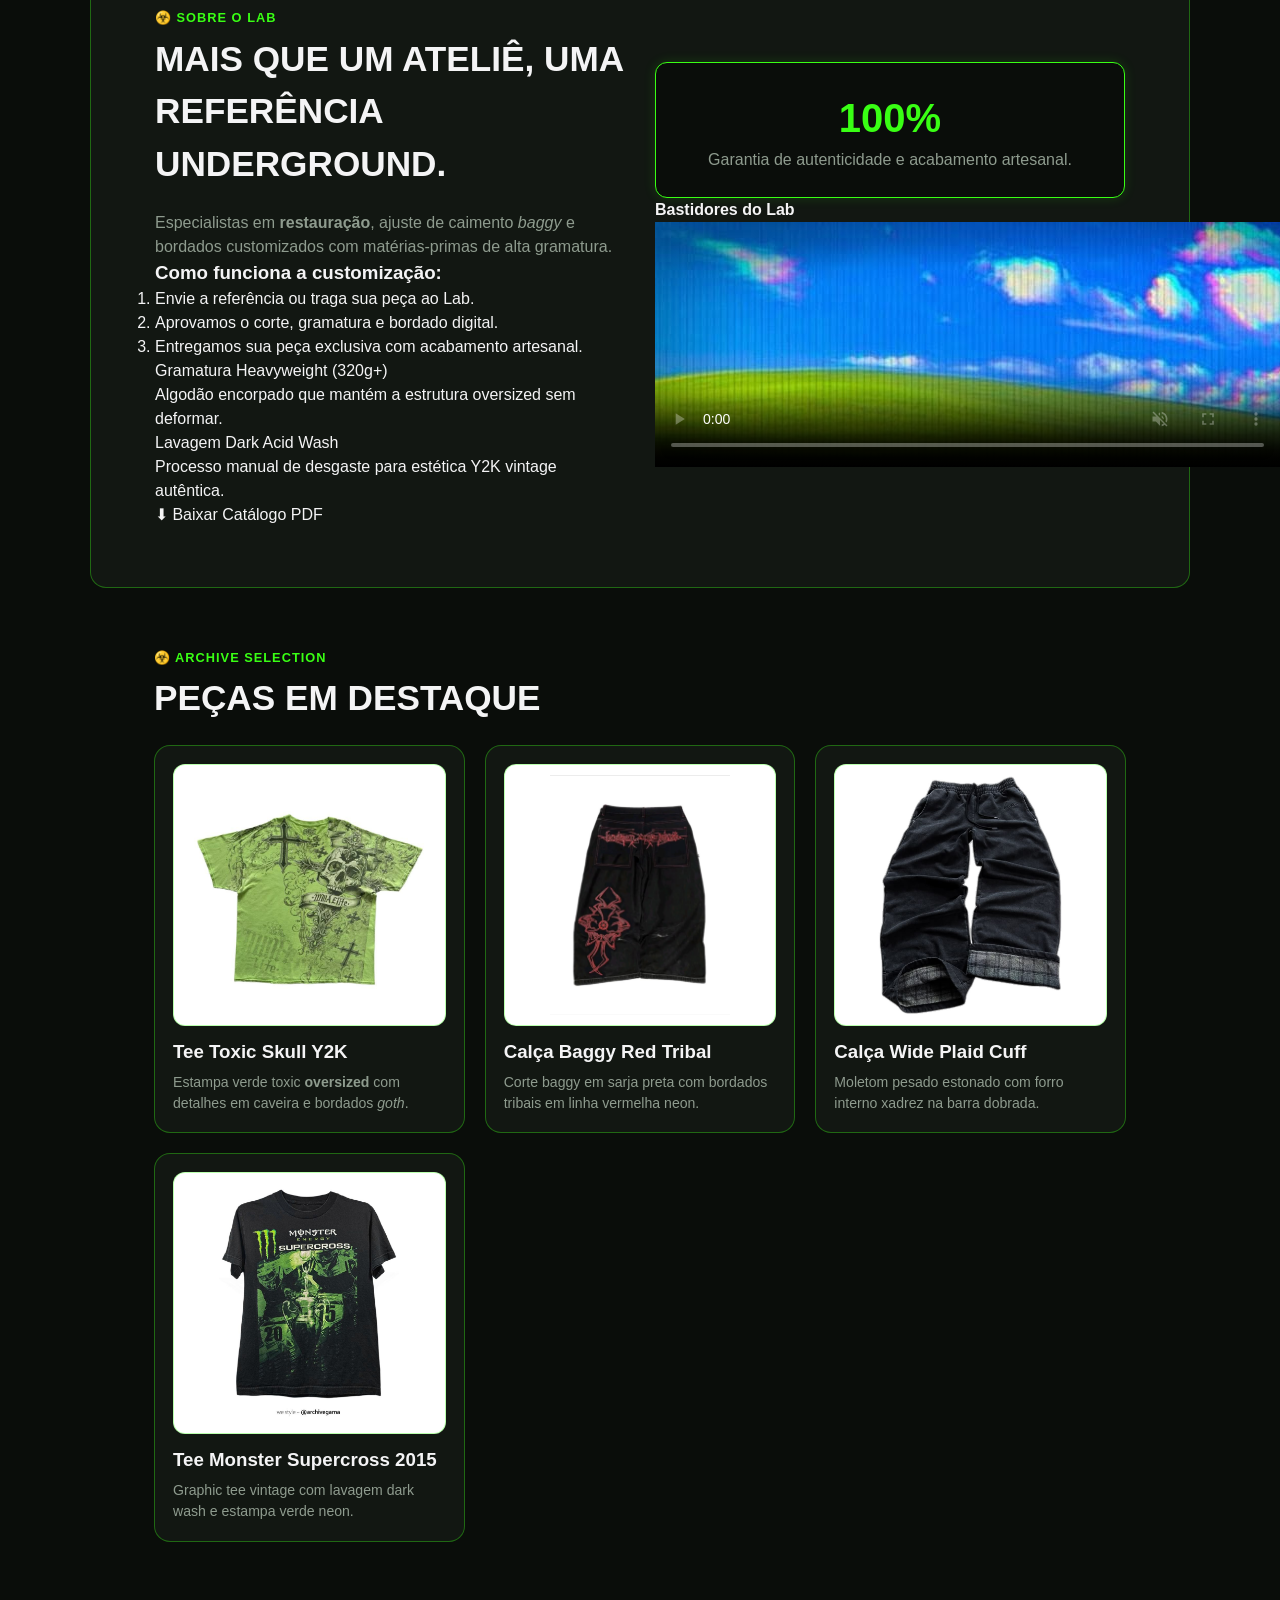
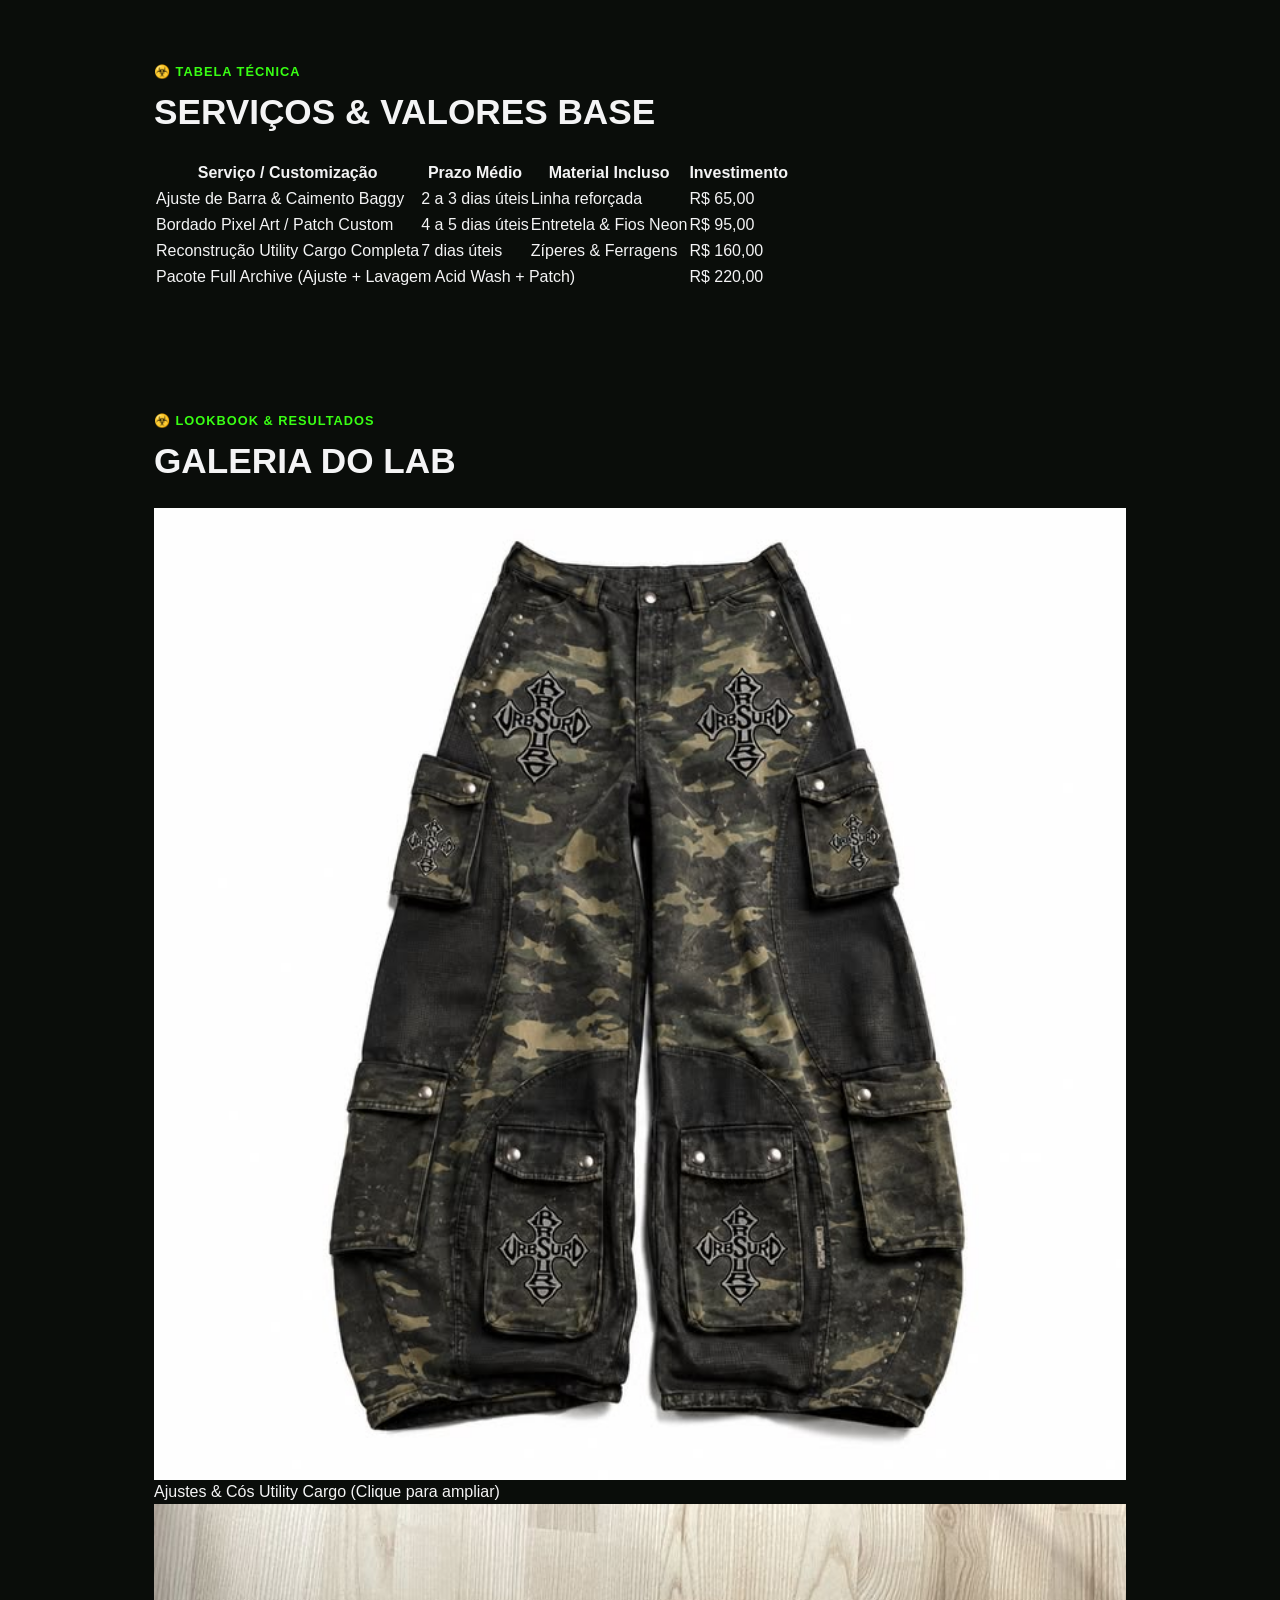
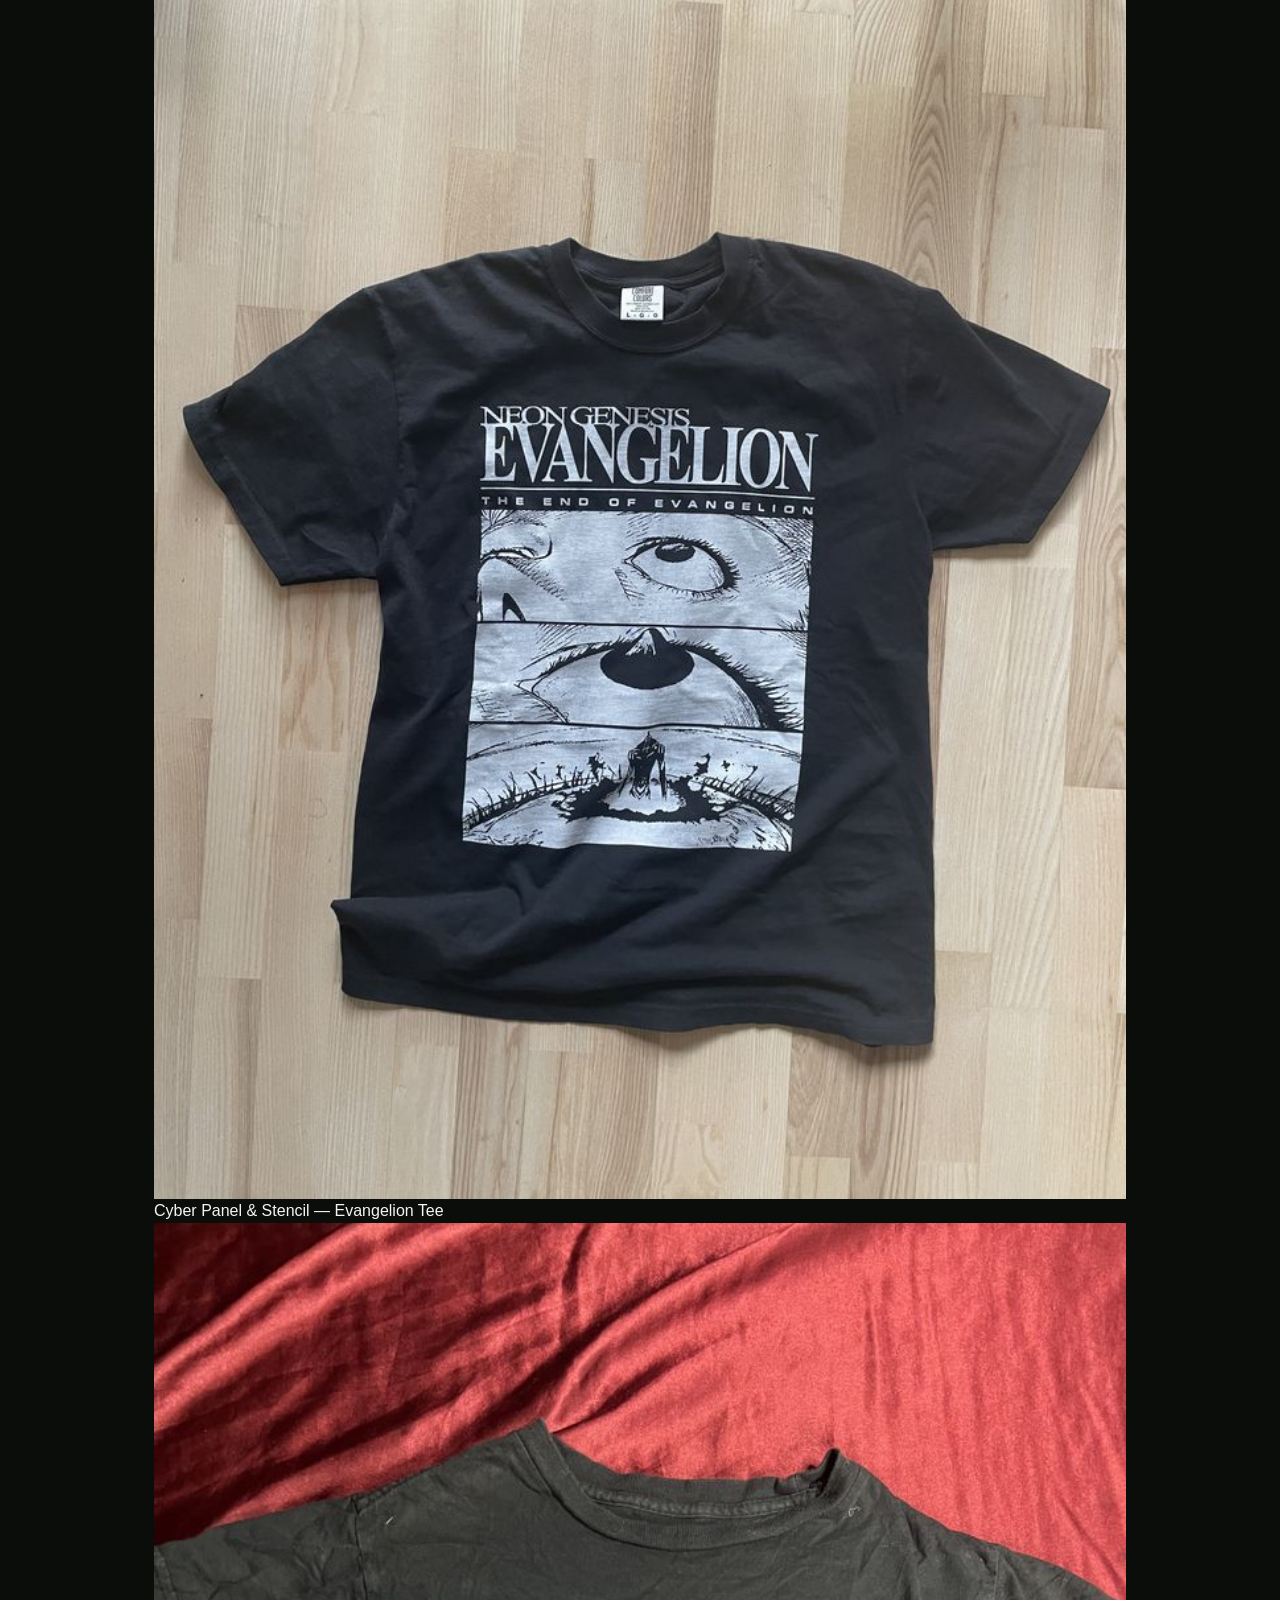
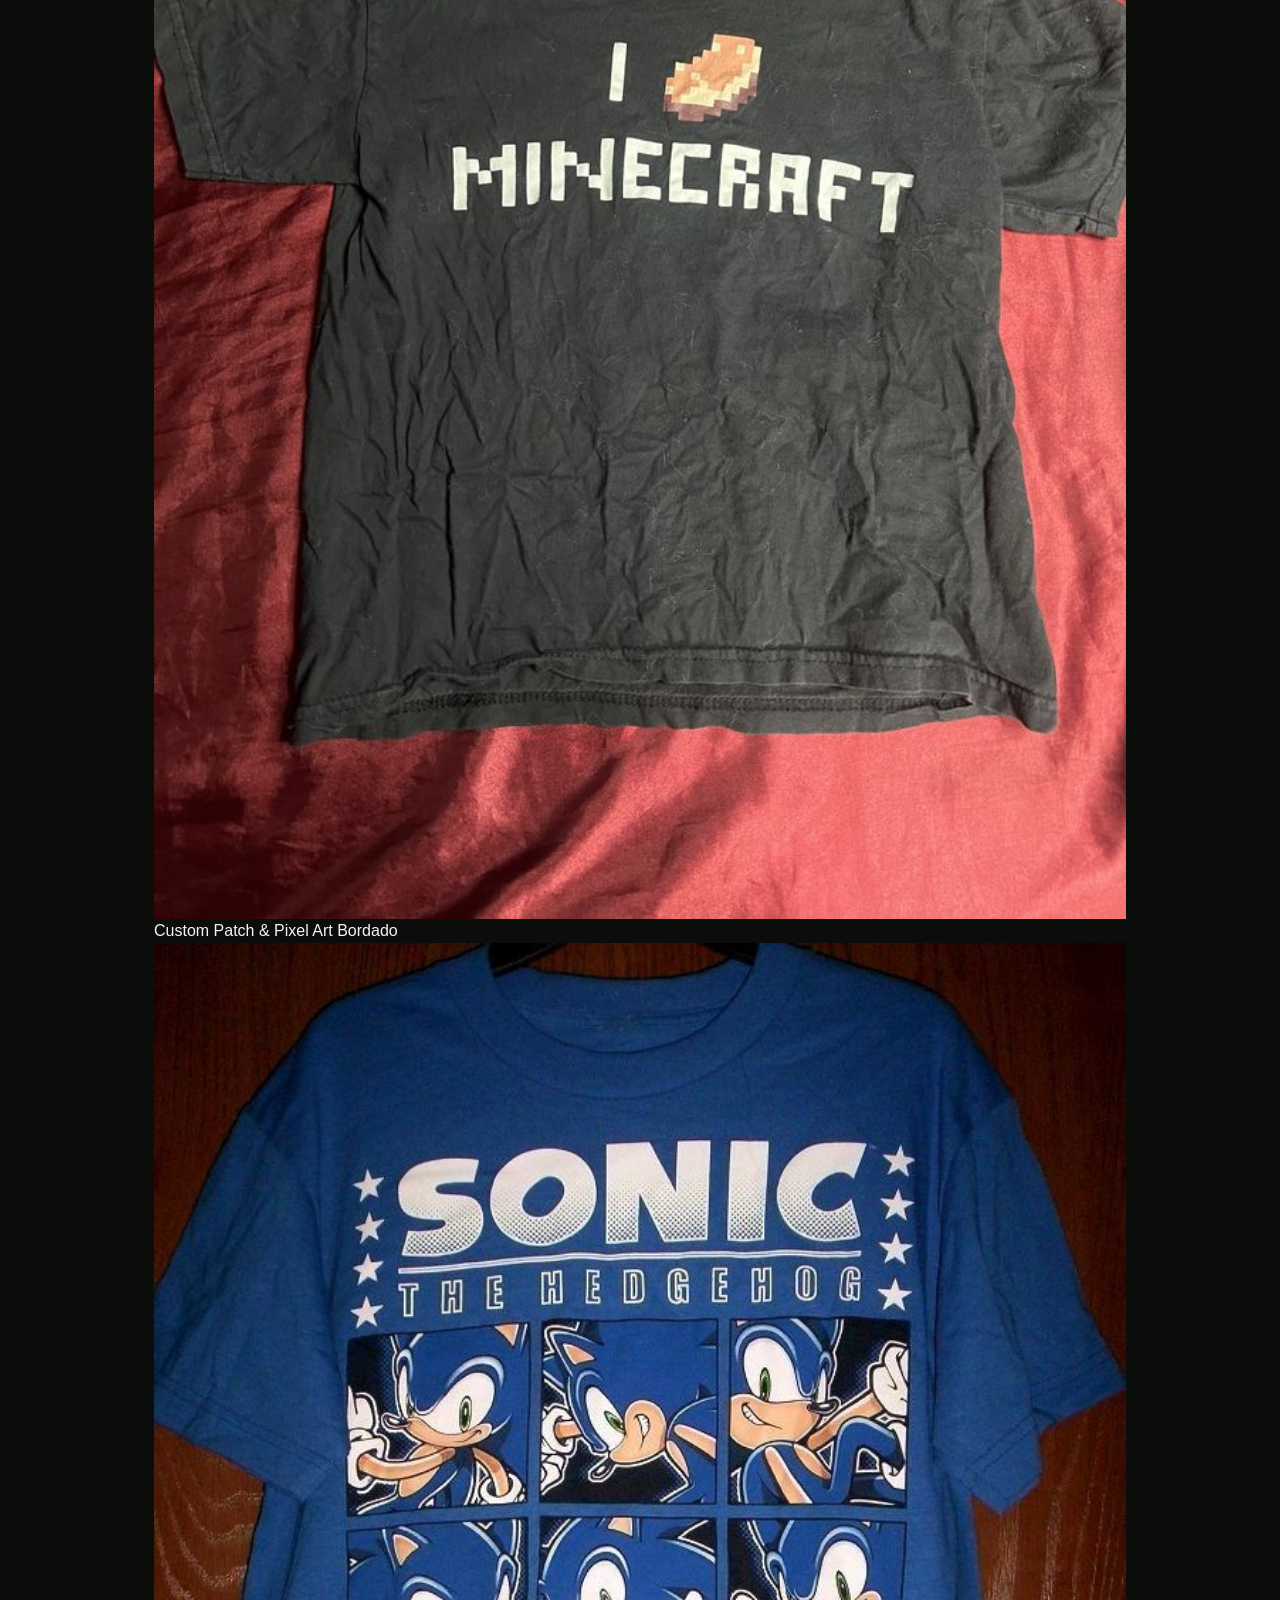
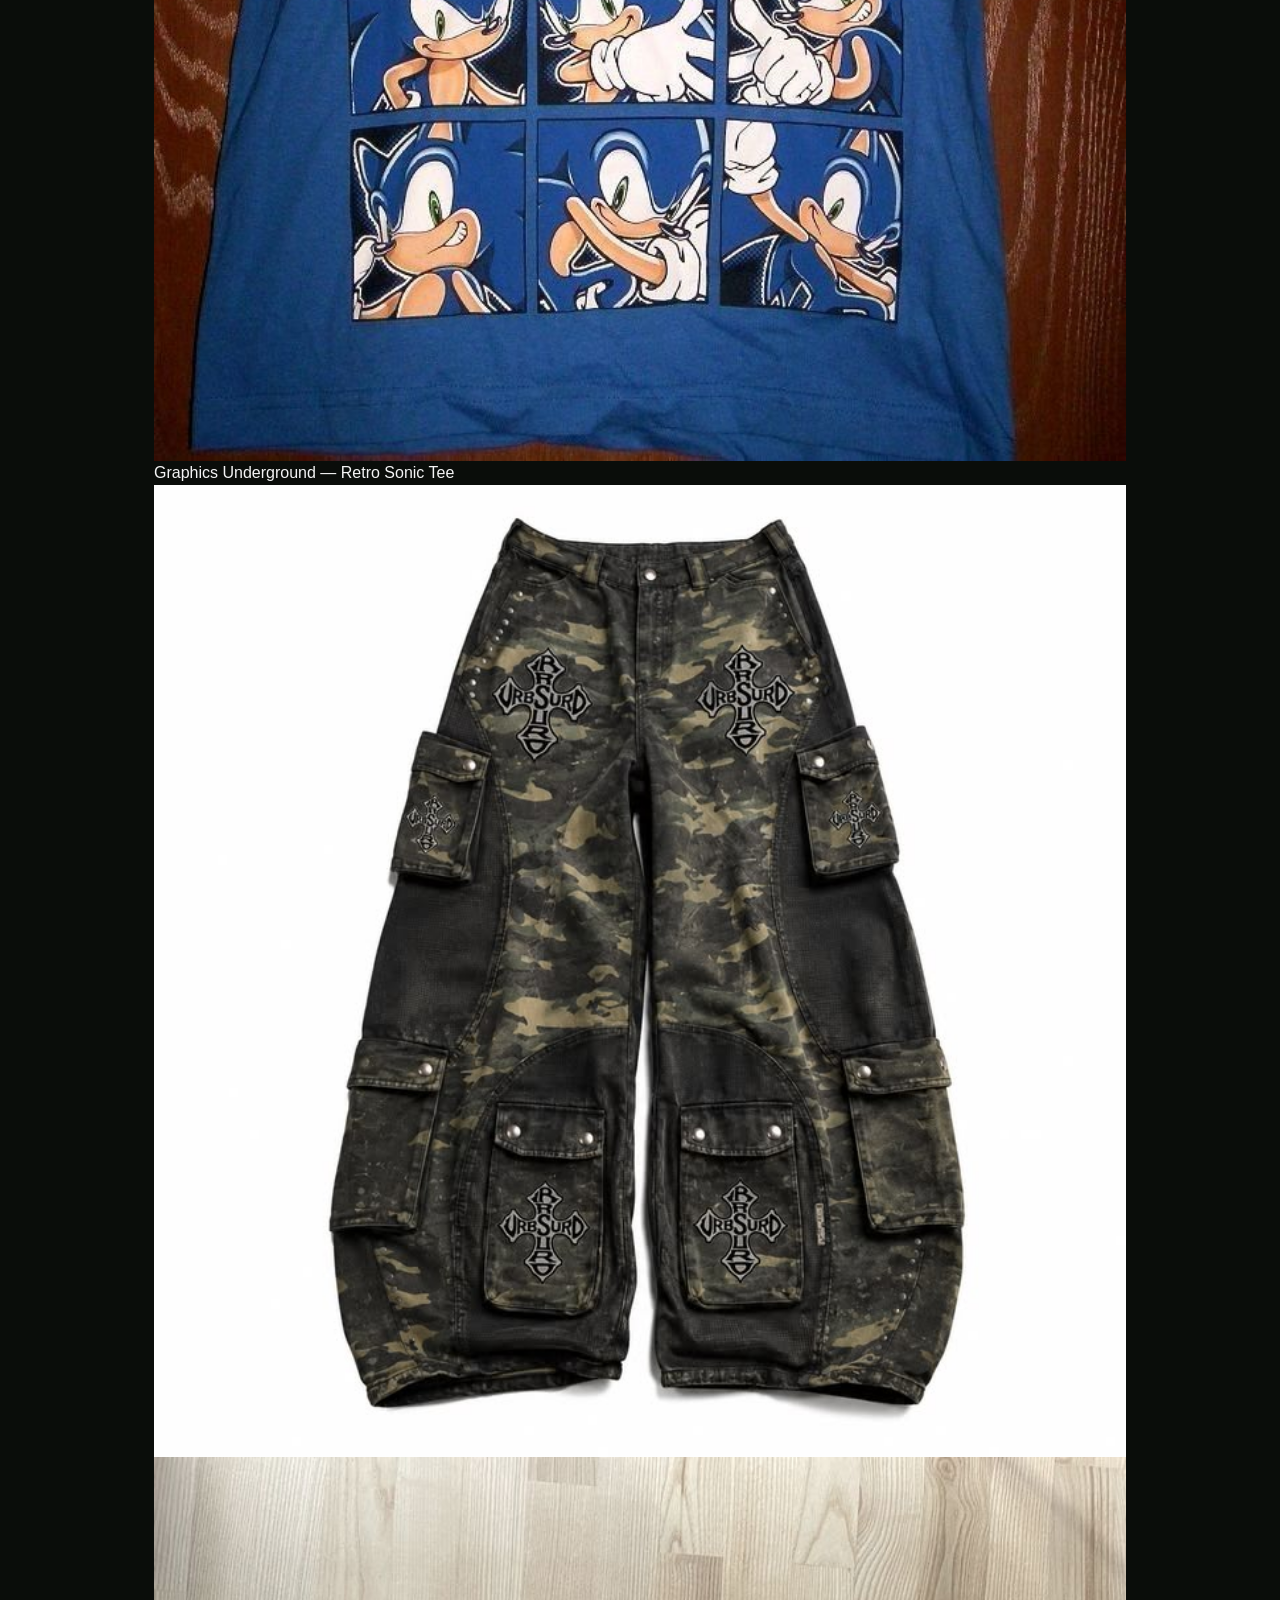
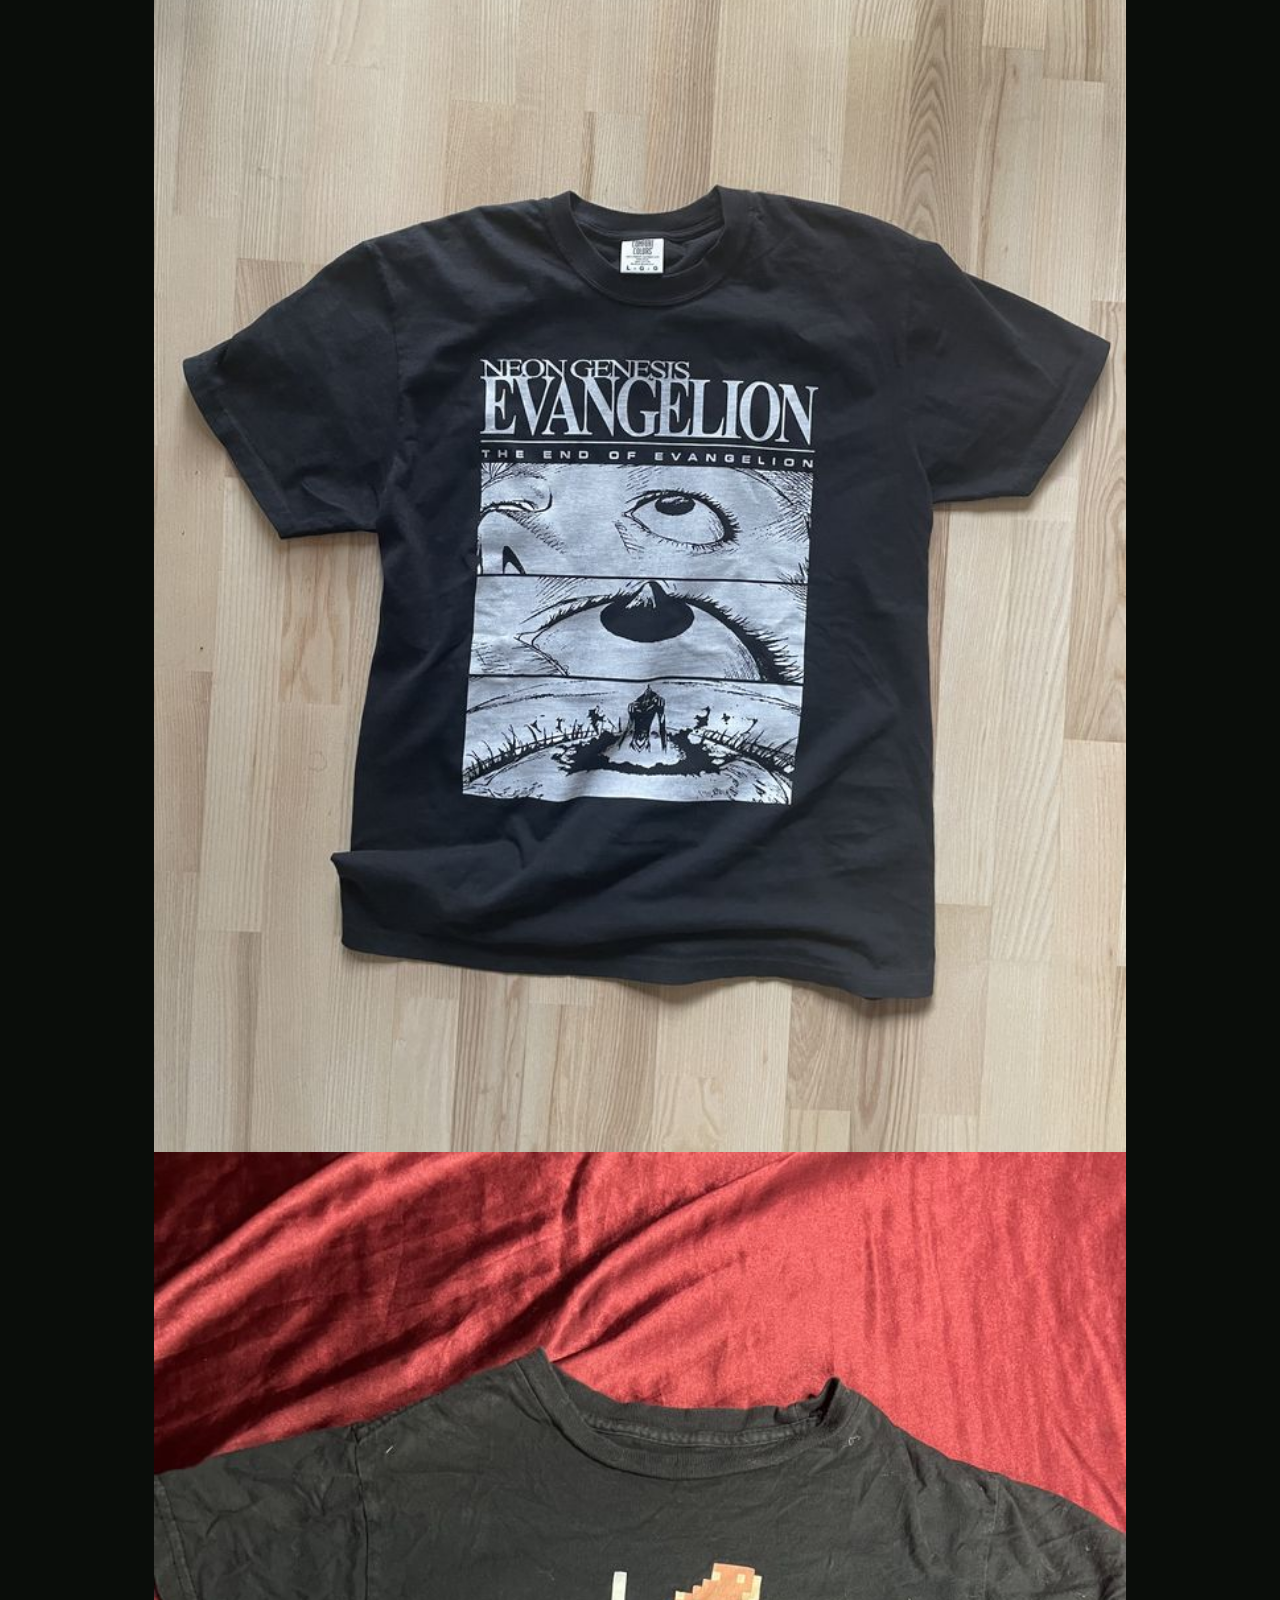
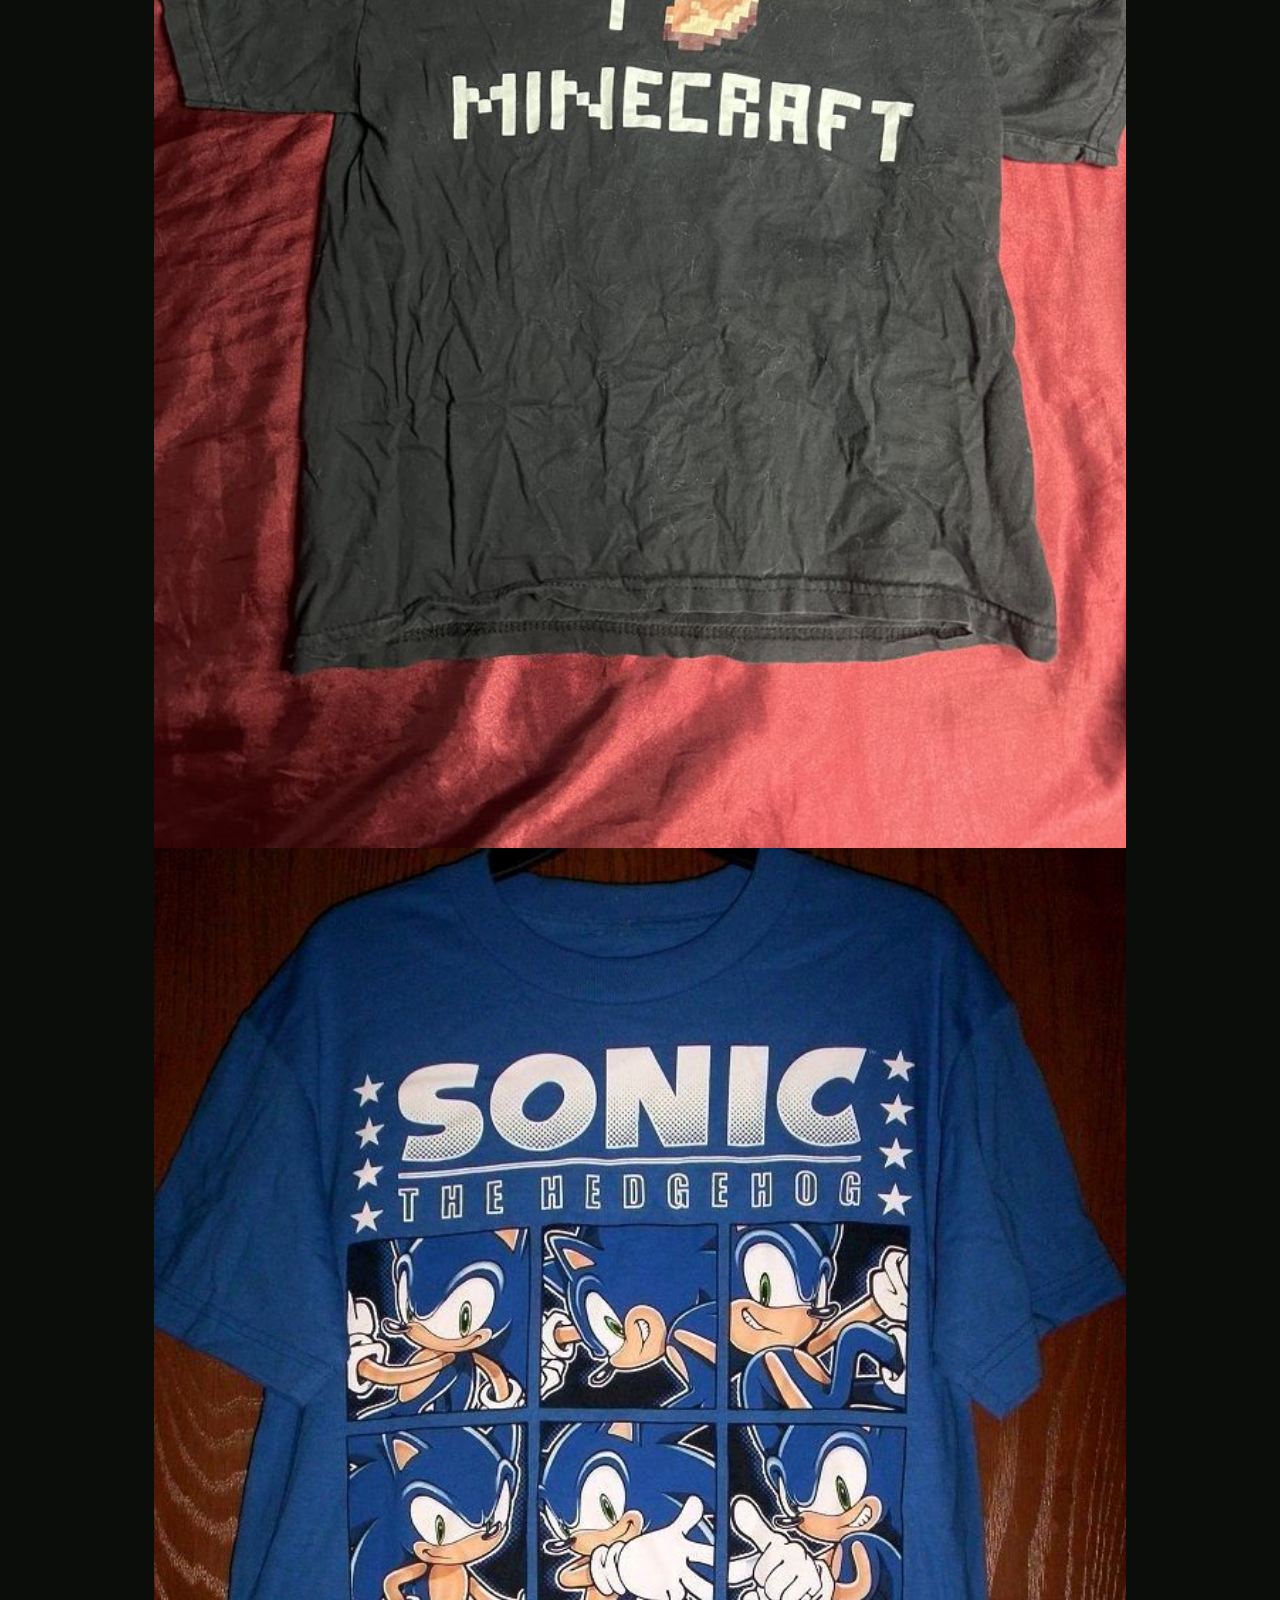
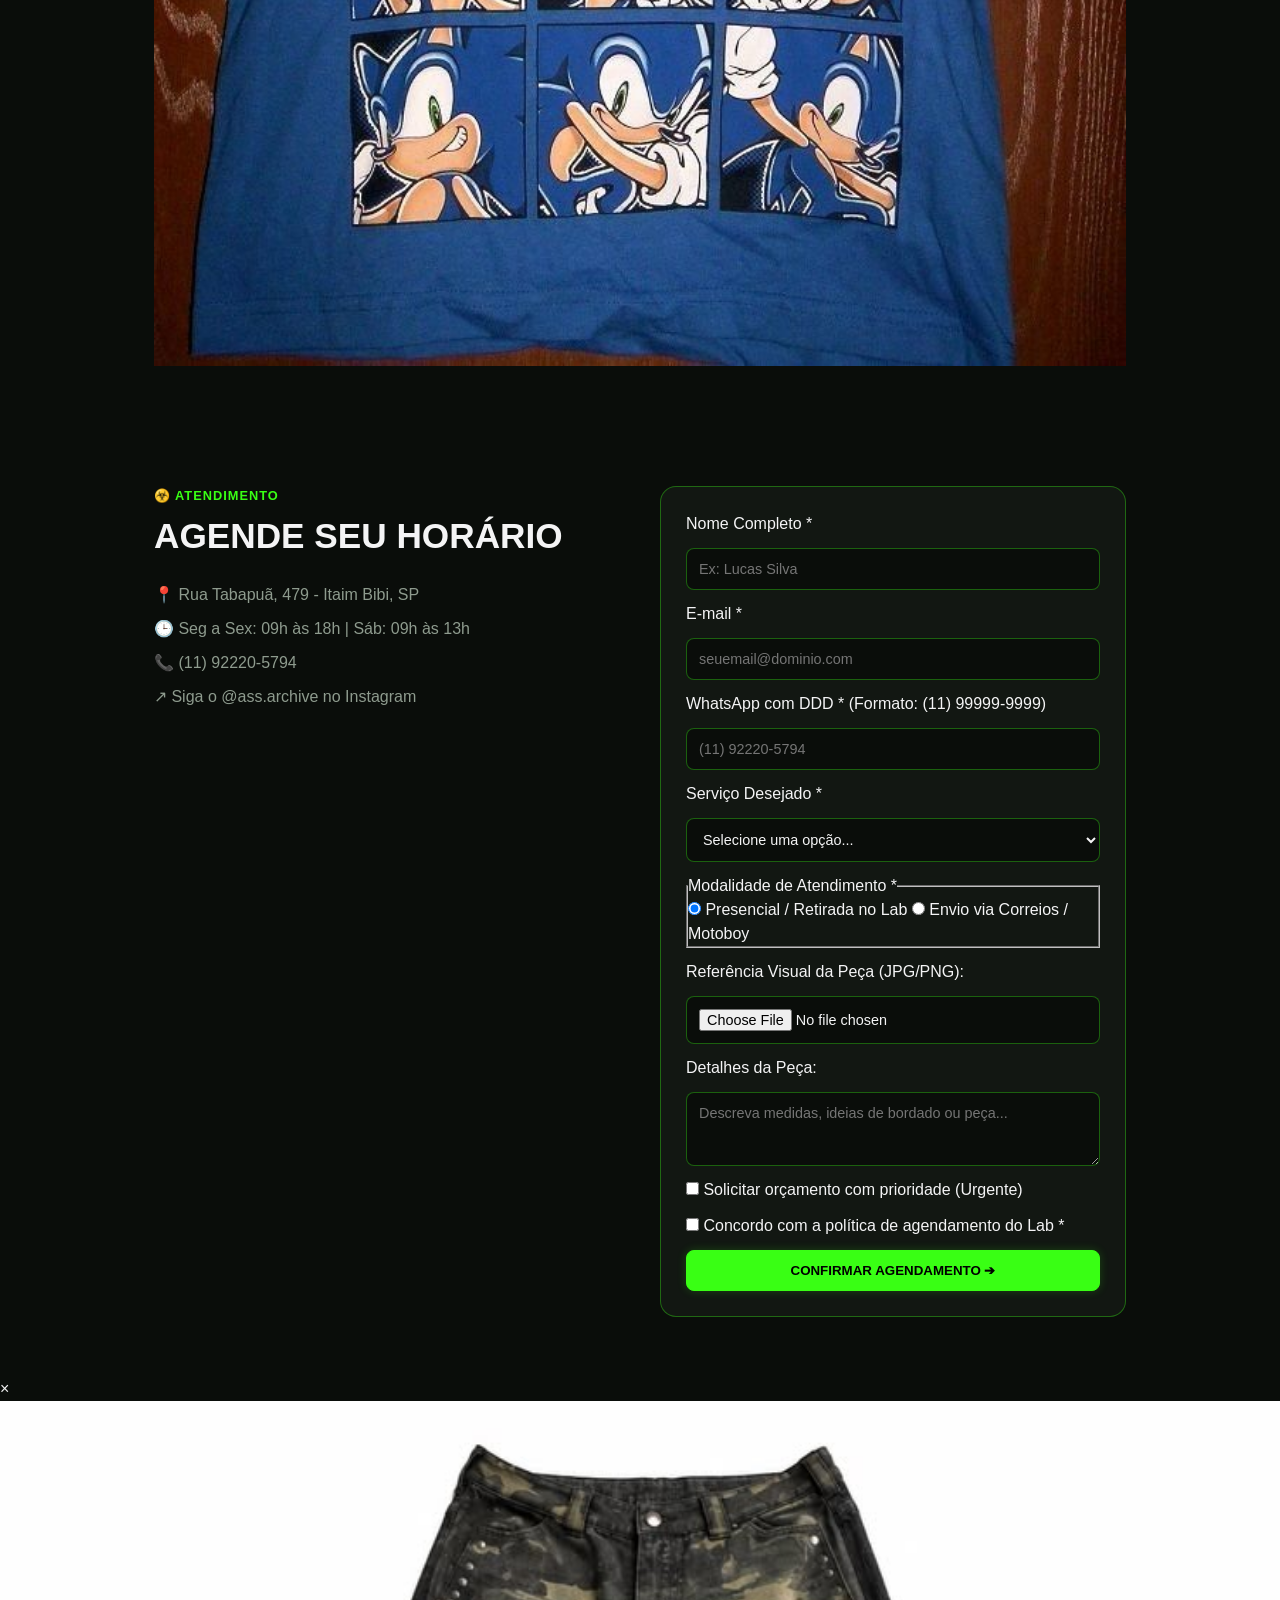
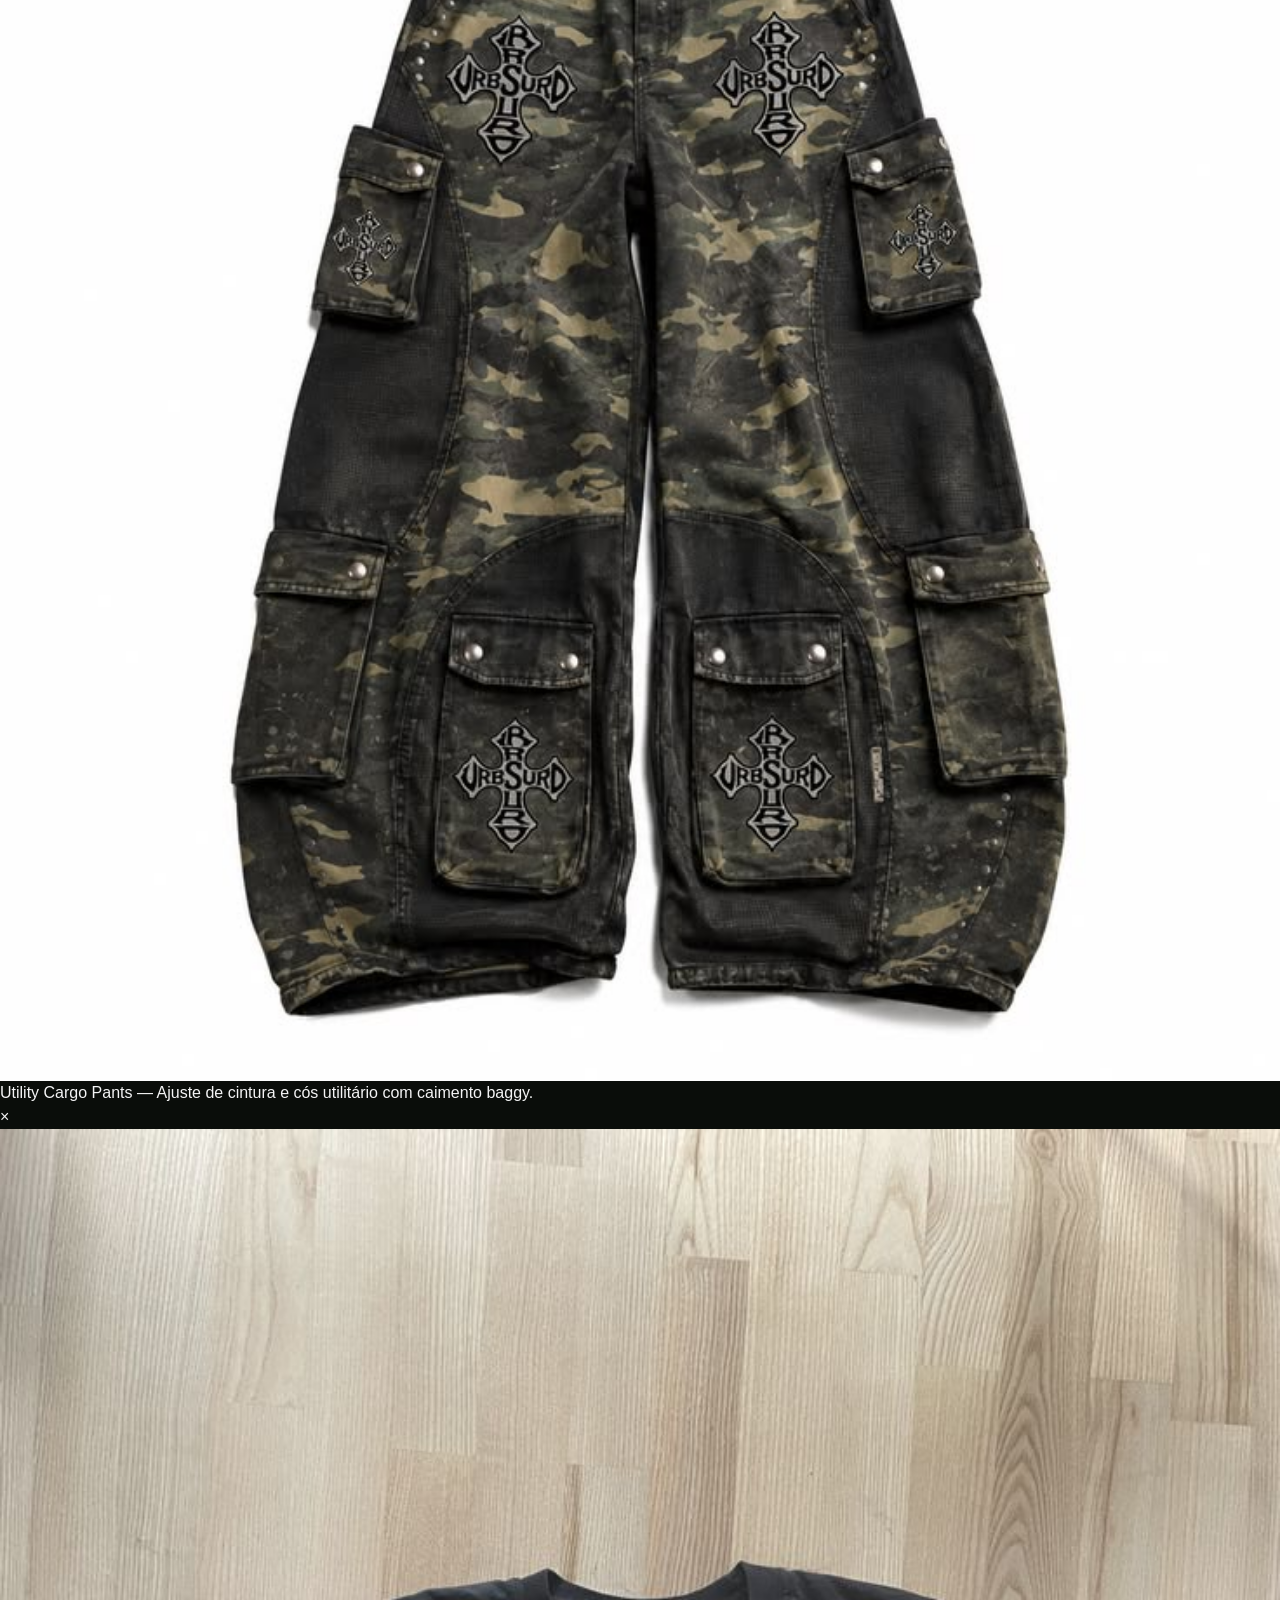
==== commit 38202df3: "Update index.html" ====
--- a/index.html
+++ b/index.html
@@ -3,233 +3,331 @@
 <head>
     <meta charset="UTF-8">
     <meta name="viewport" content="width=device-width, initial-scale=1.0">
-    <title>[ASS] ARCHIVE | Underground Custom</title>
-    
-    <!-- Favicon Epic Face -->
+    <title>[ASS] ARCHIVE | Digital Fashion Lab</title>
     <link rel="icon" href="https://w7.pngwing.com/pngs/47/268/png-transparent-t-shirt-epic-face-pic-face-smiley-emoticon-thumbnail.png" type="image/png">
-    
-    <link rel="stylesheet" href="https://fonts.googleapis.com/css2?family=Inter:wght@400;600&family=Oswald:wght@700&display=swap">
+    <link rel="stylesheet" href="https://fonts.googleapis.com/css2?family=Orbitron:wght@700;900&family=Space+Grotesk:wght@400;600;700&display=swap">
     <link rel="stylesheet" href="style.css">
 </head>
 <body>
 
-    <!-- 1. HEADER -->
-    <header class="header">
-        <a href="#" class="logo">[ASS]<span>ARCHIVE</span></a>
-        <nav class="nav">
-            <a href="#sobre">Sobre</a>
-            <a href="#produtos">Drop</a>
-            <a href="#galeria">Galeria</a>
-            <a href="#contato">Contato</a>
-        </nav>
-        <a href="#contato" class="btn btn-sm">Agendar</a>
+    <header class="header-archive">
+        <div class="header-archive-container">
+            <div class="header-archive-left">
+                <a href="index.html" class="archive-brand">
+                    <span>[ASS]</span> ARCHIVE <sup class="archive-sup">004</sup>
+                </a>
+                <p class="archive-tagline">
+                    CURADORIA DIGITAL, <strong>PEÇAS SELECIONADAS</strong> E <em>MODELAGENS EXCLUSIVAS</em>. GOOD LUCK !!
+                </p>
+
+                <nav aria-label="Menu Principal">
+                    <ul class="archive-nav-list">
+                        <li><a href="#produtos" class="active">Explorar Drop</a></li>
+                        <li><a href="#sobre">Sobre</a></li>
+                        <li class="has-submenu">
+                            <a href="#produtos">Categorias ▾</a>
+                            <ul class="submenu">
+                                <li><a href="#produtos">Baggy &amp; Wide</a></li>
+                                <li><a href="#tabela-servicos">Customização 1-of-1</a></li>
+                            </ul>
+                        </li>
+                        <li><a href="#galeria">Galeria do Lab</a></li>
+                        <li><a href="lookbook.html">Lookbook Completo</a></li>
+                        <li><a href="#contato">Contato</a></li>
+                    </ul>
+                </nav>
+            </div>
+
+            <div class="header-archive-right">
+                <div class="aero-cat-corner">
+                    <img src="ass/gato-girando.gif" alt="OIIA Spinning Cat">
+                </div>
+                <a href="#contato" class="btn-aero btn-sm">Agendar</a>
+            </div>
+        </div>
     </header>
 
-    <!-- 2. HERO SECTION -->
-    <section class="hero">
-        <div>
-            <span class="tag">☣️ DROP EXCLUSIVO ARCHIVE</span>
-            <h1>CULTURA UNDERGROUND & CUSTOM</h1>
-            <p>Peças selecionadas, customizações pesadas e modelagens baggy exclusivas para o seu estilo.</p>
-            <div class="btns">
-                <a href="#produtos" class="btn">Ver Coleção</a>
-                <a href="#contato" class="btn-outline">Customizar Peça ↓</a>
-            </div>
-        </div>
-        <div class="hero-img">
-            <img src="ass/monster.jpg" alt="Tee Monster Supercross">
-        </div>
-    </section>
-
-    <!-- 3. SOBRE -->
-    <section id="sobre" class="sobre">
-        <div>
-            <span class="tag">☣️ SOBRE O LAB</span>
-            <h2>Mais que um ateliê, uma referência underground.</h2>
-            <p>Especialistas em restauração, ajuste de caimento baggy e bordados customizados com matérias-primas de alta gramatura.</p>
-        </div>
-        <div class="sobre-box">
-            <h3>100%</h3>
-            <p>Garantia de autenticidade e acabamento artesanal.</p>
-        </div>
-    </section>
-
-    <!-- 4. CATÁLOGO DE PRODUTOS / DROP -->
-    <section id="produtos">
-        <span class="tag">☣️ ARCHIVE SELECTION</span>
-        <h2>Peças em Destaque</h2>
-        <div class="grid">
-            <div class="card">
-                <div class="product-img-box">
-                    <img src="ass/blusa.jpg" alt="Tee Toxic Skull">
-                </div>
-                <h3>Tee Toxic Skull Y2K</h3>
-                <p>Estampa verde toxic oversized com detalhes em caveira e bordados goth.</p>
-            </div>
-
-            <div class="card">
-                <div class="product-img-box">
-                    <img src="ass/calçaver.jpg" alt="Calça Baggy Red Tribal">
-                </div>
-                <h3>Calça Baggy Red Tribal</h3>
-                <p>Corte baggy em sarja preta com bordados tribais em linha vermelha neon.</p>
-            </div>
-
-            <div class="card">
-                <div class="product-img-box">
-                    <img src="ass/calça.jpg" alt="Calça Wide Plaid Cuff">
-                </div>
-                <h3>Calça Wide Plaid Cuff</h3>
-                <p>Moletom pesado estonado com forro interno xadrez na barra dobrada.</p>
-            </div>
-
-            <div class="card">
-                <div class="product-img-box">
-                    <img src="ass/monster.jpg" alt="Tee Monster Supercross">
-                </div>
-                <h3>Tee Monster Supercross 2015</h3>
-                <p>Graphic tee vintage com lavagem dark wash e estampa verde neon.</p>
-            </div>
-        </div>
-    </section>
-
-    <!-- 5. CALLOUT WHATSAPP -->
-    <div class="callout">
-        <p>💬 <strong>Quer ajustar ou criar uma peça customizada com a gente?</strong></p>
-        <a href="https://wa.me/5511922205794" target="_blank" class="btn">Falar no WhatsApp 📲</a>
-    </div>
-
-    <!-- 6. GALERIA DE PROJETOS (COM CARD FLIP 3D) -->
-    <section id="galeria">
-        <span class="tag">☣️ LOOKBOOK & RESULTADOS</span>
-        <h2>Galeria do Lab</h2>
-        <div class="grid">
-            <!-- CARGO -->
-            <div class="galeria-card">
-                <div class="galeria-card-inner">
-                    <div class="galeria-card-front">
-                        <img src="ass/cargo.jpg" alt="Calça Cargo Utility">
-                        <h3>Ajustes & Cós Utility Cargo</h3>
-                    </div>
-                    <div class="galeria-card-back">
-                        <span class="tag">☣️ DETALHES DO PROJETO</span>
-                        <h3>Utility Cargo Pants</h3>
-                        <p>Ajuste completo de cintura e cós utilitário retrabalhado, com reformulação das barras para um caimento baggy impecável sobre o tênis.</p>
-                    </div>
-                </div>
-            </div>
-
-            <!-- EVA -->
-            <div class="galeria-card">
-                <div class="galeria-card-inner">
-                    <div class="galeria-card-front">
-                        <img src="ass/eva.jpg" alt="Tee Evangelion Custom">
-                        <h3>Cyber Panel & Stencil</h3>
-                    </div>
-                    <div class="galeria-card-back">
-                        <span class="tag">☣️ DETALHES DO PROJETO</span>
-                        <h3>Evangelion Cyber Tee</h3>
-                        <p>Aplicação de painel frontal com estampa em stencil Y2K, costuras reforçadas e efeito estonado artesanal no algodão de alta gramatura.</p>
-                    </div>
-                </div>
-            </div>
-
-            <!-- MINE -->
-            <div class="galeria-card">
-                <div class="galeria-card-inner">
-                    <div class="galeria-card-front">
-                        <img src="ass/mine.jpg" alt="Custom Pixel Art">
-                        <h3>Custom Patch & Pixel Art</h3>
-                    </div>
-                    <div class="galeria-card-back">
-                        <span class="tag">☣️ DETALHES DO PROJETO</span>
-                        <h3>Pixel Art Custom Patch</h3>
-                        <p>Patch bordado de alta densidade feito sob medida com estética retro game, aplicado manualmente na peça com reforço nas bordas.</p>
-                    </div>
-                </div>
-            </div>
-
-            <!-- SONIC -->
-            <div class="galeria-card">
-                <div class="galeria-card-inner">
-                    <div class="galeria-card-front">
-                        <img src="ass/sonic.jpg" alt="Graphic Custom Underground">
-                        <h3>Graphics Underground Custom</h3>
-                    </div>
-                    <div class="galeria-card-back">
-                        <span class="tag">☣️ DETALHES DO PROJETO</span>
-                        <h3>Retro Sonic Graphic Tee</h3>
-                        <p>Customização de estampa vintage com técnicas de desgaste proposital e lavagem dark acid wash para visual autêntico anos 2000.</p>
-                    </div>
-                </div>
-            </div>
-        </div>
-    </section>
-
-    <!-- 7. CONTATO & FORMULÁRIO -->
-    <section id="contato" class="contato">
-        <div>
-            <span class="tag">☣️ ATENDIMENTO</span>
-            <h2>Agende seu Horário</h2>
-            <p>📍 Rua Tabapuã, 479 - Itaim Bibi, SP</p>
-            <p>🕒 Seg a Sex: 09h às 18h | Sáb: 09h às 13h</p>
-            <p>📞 (11) 92220-5794</p>
-        </div>
-
-        <form class="form">
-            <input type="text" placeholder="Seu Nome *" required>
-            <input type="email" placeholder="Seu E-mail *" required>
-            <select required>
-                <option value="">Serviço Desejado *</option>
-                <option>Ajuste Baggy / Barra</option>
-                <option>Customização / Bordado</option>
-                <option>Comprar do Archive Drop</option>
-            </select>
-            <textarea placeholder="Mensagem ou detalhes da peça..." rows="3"></textarea>
-            <button type="submit" class="btn">Confirmar Agendamento ➔</button>
-        </form>
-    </section>
-
-    <!-- 8. RODAPÉ -->
+    <main id="conteudo-principal" class="main-with-archive-header">
+
+        <section id="sobre" class="sobre">
+            <div>
+                <span class="tag">☣️ SOBRE O LAB</span>
+                <h2>Mais que um ateliê, uma referência underground.</h2>
+                <p>Especialistas em <strong>restauração</strong>, ajuste de caimento <em>baggy</em> e bordados customizados com matérias-primas de alta gramatura.</p>
+
+                <h3 class="subtitulo-lista">Como funciona a customização:</h3>
+                <ol class="lista-ordenada">
+                    <li>Envie a referência ou traga sua peça ao Lab.</li>
+                    <li>Aprovamos o corte, gramatura e bordado digital.</li>
+                    <li>Entregamos sua peça exclusiva com acabamento artesanal.</li>
+                </ol>
+
+                <dl class="lista-definicao">
+                    <dt>Gramatura Heavyweight (320g+)</dt>
+                    <dd>Algodão encorpado que mantém a estrutura oversized sem deformar.</dd>
+                    <dt>Lavagem Dark Acid Wash</dt>
+                    <dd>Processo manual de desgaste para estética Y2K vintage autêntica.</dd>
+                </dl>
+
+                <div class="sobre-links">
+                    <a href="ass/catalogo-ass-archive.pdf" download class="btn-aero-glass">⬇ Baixar Catálogo PDF</a>
+                </div>
+            </div>
+
+            <div class="sobre-direita">
+                <div class="sobre-box">
+                    <h3>100%</h3>
+                    <p>Garantia de autenticidade e acabamento artesanal.</p>
+                </div>
+
+                <div class="video-lab-box">
+                    <h4>Bastidores do Lab</h4>
+                    <video controls muted loop playsinline poster="ass/topo-aero.jpg">
+                        <source src="ass/lab-preview.mp4" type="video/mp4">
+                        Seu navegador não suporta a reprodução de vídeo HTML5.
+                    </video>
+                </div>
+            </div>
+        </section>
+
+        <section id="produtos">
+            <span class="tag">☣️ ARCHIVE SELECTION</span>
+            <h2>Peças em Destaque</h2>
+            <div class="grid">
+                <article class="card">
+                    <div class="product-img-box"><img src="ass/blusa.jpg" alt="Tee Toxic Skull"></div>
+                    <h3>Tee Toxic Skull Y2K</h3>
+                    <p>Estampa verde toxic <strong>oversized</strong> com detalhes em caveira e bordados <em>goth</em>.</p>
+                </article>
+                <article class="card">
+                    <div class="product-img-box"><img src="ass/calçaver.jpg" alt="Calça Baggy Red Tribal"></div>
+                    <h3>Calça Baggy Red Tribal</h3>
+                    <p>Corte baggy em sarja preta com bordados tribais em linha vermelha neon.</p>
+                </article>
+                <article class="card">
+                    <div class="product-img-box"><img src="ass/calça.jpg" alt="Calça Wide Plaid Cuff"></div>
+                    <h3>Calça Wide Plaid Cuff</h3>
+                    <p>Moletom pesado estonado com forro interno xadrez na barra dobrada.</p>
+                </article>
+                <article class="card">
+                    <div class="product-img-box"><img src="ass/monster.jpg" alt="Tee Monster Supercross"></div>
+                    <h3>Tee Monster Supercross 2015</h3>
+                    <p>Graphic tee vintage com lavagem dark wash e estampa verde neon.</p>
+                </article>
+            </div>
+        </section>
+
+        <section id="tabela-servicos">
+            <span class="tag">☣️ TABELA TÉCNICA</span>
+            <h2>Serviços &amp; Valores Base</h2>
+            <div class="table-responsive">
+                <table class="aero-table">
+                    <thead>
+                        <tr>
+                            <th>Serviço / Customização</th>
+                            <th>Prazo Médio</th>
+                            <th>Material Incluso</th>
+                            <th>Investimento</th>
+                        </tr>
+                    </thead>
+                    <tbody>
+                        <tr>
+                            <td>Ajuste de Barra &amp; Caimento Baggy</td>
+                            <td>2 a 3 dias úteis</td>
+                            <td>Linha reforçada</td>
+                            <td>R$ 65,00</td>
+                        </tr>
+                        <tr>
+                            <td>Bordado Pixel Art / Patch Custom</td>
+                            <td>4 a 5 dias úteis</td>
+                            <td>Entretela &amp; Fios Neon</td>
+                            <td>R$ 95,00</td>
+                        </tr>
+                        <tr>
+                            <td>Reconstrução Utility Cargo Completa</td>
+                            <td>7 dias úteis</td>
+                            <td>Zíperes &amp; Ferragens</td>
+                            <td>R$ 160,00</td>
+                        </tr>
+                        <tr>
+                            <td colspan="3" class="table-highlight">Pacote Full Archive (Ajuste + Lavagem Acid Wash + Patch)</td>
+                            <td class="table-highlight">R$ 220,00</td>
+                        </tr>
+                    </tbody>
+                </table>
+            </div>
+        </section>
+
+        <section id="galeria">
+            <span class="tag">☣️ LOOKBOOK &amp; RESULTADOS</span>
+            <h2>Galeria do Lab</h2>
+            
+            <div class="slider-wrapper">
+                <div class="slider-track">
+                    <a href="#lb-cargo" class="slide-item">
+                        <img class="slide-img" src="ass/cargo.jpg" alt="Calça Cargo Utility Custom">
+                        <span class="slide-caption">Ajustes &amp; Cós Utility Cargo (Clique para ampliar)</span>
+                    </a>
+                    <a href="#lb-eva" class="slide-item">
+                        <img class="slide-img" src="ass/eva.jpg" alt="Tee Evangelion Custom">
+                        <span class="slide-caption">Cyber Panel &amp; Stencil — Evangelion Tee</span>
+                    </a>
+                    <a href="#lb-mine" class="slide-item">
+                        <img class="slide-img" src="ass/mine.jpg" alt="Custom Patch Pixel Art">
+                        <span class="slide-caption">Custom Patch &amp; Pixel Art Bordado</span>
+                    </a>
+                    <a href="#lb-sonic" class="slide-item">
+                        <img class="slide-img" src="ass/sonic.jpg" alt="Graphic Custom Underground">
+                        <span class="slide-caption">Graphics Underground — Retro Sonic Tee</span>
+                    </a>
+                </div>
+            </div>
+
+            <div class="gallery">
+                <a href="#lb-cargo" class="gallery-item">
+                    <img src="ass/cargo.jpg" alt="Utility Cargo Pants">
+                </a>
+                <a href="#lb-eva" class="gallery-item">
+                    <img src="ass/eva.jpg" alt="Evangelion Cyber Tee">
+                </a>
+                <a href="#lb-mine" class="gallery-item">
+                    <img src="ass/mine.jpg" alt="Pixel Art Custom Patch">
+                </a>
+                <a href="#lb-sonic" class="gallery-item">
+                    <img src="ass/sonic.jpg" alt="Retro Sonic Graphic Tee">
+                </a>
+            </div>
+        </section>
+
+        <section id="contato" class="contato">
+            <div>
+                <span class="tag">☣️ ATENDIMENTO</span>
+                <h2>Agende seu Horário</h2>
+                <p>📍 Rua Tabapuã, 479 - Itaim Bibi, SP</p>
+                <p>🕒 Seg a Sex: 09h às 18h | Sáb: 09h às 13h</p>
+                <p>📞 (11) 92220-5794</p>
+                <p>
+                    <a href="https://www.instagram.com" target="_blank" rel="noopener" class="link-externo">
+                        ↗ Siga o @ass.archive no Instagram
+                    </a>
+                </p>
+            </div>
+
+            <form class="form" action="#contato" method="post" enctype="multipart/form-data">
+                <label for="nome">Nome Completo *</label>
+                <input type="text" id="nome" name="nome" placeholder="Ex: Lucas Silva" minlength="3" maxlength="100" required>
+
+                <label for="email">E-mail *</label>
+                <input type="email" id="email" name="email" placeholder="seuemail@dominio.com" required>
+
+                <label for="telefone">WhatsApp com DDD * (Formato: (11) 99999-9999)</label>
+                <input type="tel" id="telefone" name="telefone" placeholder="(11) 92220-5794" pattern="\([0-9]{2}\) [0-9]{5}-[0-9]{4}" title="Digite no formato (11) 99999-9999" required>
+
+                <label for="servico">Serviço Desejado *</label>
+                <select id="servico" name="servico" required>
+                    <option value="">Selecione uma opção...</option>
+                    <option value="baggy">Ajuste Baggy / Barra</option>
+                    <option value="bordado">Customização / Bordado</option>
+                    <option value="drop">Comprar do Archive Drop</option>
+                </select>
+
+                <fieldset class="form-group-box">
+                    <legend>Modalidade de Atendimento *</legend>
+                    <label class="inline-control">
+                        <input type="radio" name="tipo_entrega" value="Retirada" checked required>
+                        Presencial / Retirada no Lab
+                    </label>
+                    <label class="inline-control">
+                        <input type="radio" name="tipo_entrega" value="Correios">
+                        Envio via Correios / Motoboy
+                    </label>
+                </fieldset>
+
+                <label for="referencia">Referência Visual da Peça (JPG/PNG):</label>
+                <input type="file" id="referencia" name="arquivo_referencia" accept="image/*">
+
+                <label for="mensagem">Detalhes da Peça:</label>
+                <textarea id="mensagem" name="observacoes" placeholder="Descreva medidas, ideias de bordado ou peça..." rows="3"></textarea>
+
+                <label class="inline-control">
+                    <input type="checkbox" name="urgente" value="sim">
+                    Solicitar orçamento com prioridade (Urgente)
+                </label>
+                <label class="inline-control">
+                    <input type="checkbox" name="termos" value="aceito" required>
+                    Concordo com a política de agendamento do Lab *
+                </label>
+
+                <button type="submit" class="btn">Confirmar Agendamento ➔</button>
+            </form>
+        </section>
+
+    </main>
+
+    <div class="lightbox" id="lb-cargo">
+        <a href="#galeria" class="lightbox-overlay" aria-label="Fechar imagem"></a>
+        <div class="lightbox-content">
+            <a href="#galeria" class="close-btn">&times;</a>
+            <img src="ass/cargo.jpg" alt="Utility Cargo Pants Ampliada">
+            <p class="lightbox-caption">Utility Cargo Pants — Ajuste de cintura e cós utilitário com caimento baggy.</p>
+        </div>
+    </div>
+
+    <div class="lightbox" id="lb-eva">
+        <a href="#galeria" class="lightbox-overlay" aria-label="Fechar imagem"></a>
+        <div class="lightbox-content">
+            <a href="#galeria" class="close-btn">&times;</a>
+            <img src="ass/eva.jpg" alt="Evangelion Cyber Tee Ampliada">
+            <p class="lightbox-caption">Evangelion Cyber Tee — Painel frontal com estampa stencil Y2K e algodão estonado.</p>
+        </div>
+    </div>
+
+    <div class="lightbox" id="lb-mine">
+        <a href="#galeria" class="lightbox-overlay" aria-label="Fechar imagem"></a>
+        <div class="lightbox-content">
+            <a href="#galeria" class="close-btn">&times;</a>
+            <img src="ass/mine.jpg" alt="Pixel Art Custom Patch Ampliada">
+            <p class="lightbox-caption">Pixel Art Custom Patch — Patch bordado sob medida com estética retro game.</p>
+        </div>
+    </div>
+
+    <div class="lightbox" id="lb-sonic">
+        <a href="#galeria" class="lightbox-overlay" aria-label="Fechar imagem"></a>
+        <div class="lightbox-content">
+            <a href="#galeria" class="close-btn">&times;</a>
+            <img src="ass/sonic.jpg" alt="Retro Sonic Graphic Tee Ampliada">
+            <p class="lightbox-caption">Retro Sonic Graphic Tee — Customização vintage com desgastes e lavagem dark acid wash.</p>
+        </div>
+    </div>
+
     <footer class="footer">
-        <p>&copy; 2026 [ASS] ARCHIVE & Custom Services. Todos os direitos reservados.</p>
+        <p>&copy; 2026 [ASS] ARCHIVE &amp; Custom Services. Todos os direitos reservados.</p>
     </footer>
 
-    <!-- BANNER DE AVISO DE COOKIES -->
     <div id="banner-cookies" class="banner-cookies">
-        <p>
-            Utilizamos cookies para personalizar sua experiência. Ao continuar navegando, você concorda com a nossa política.
-        </p>
-        <button id="btn-aceitar-cookies" class="btn-cookies">Entendi e Aceito</button>
-    </div>
-
-    <!-- SCRIPT DO BANNER DE COOKIES -->
+        <p>Utilizamos cookies para personalizar sua experiência. Ao continuar navegando, você concorda com a nossa política.</p>
+        <button type="button" id="btn-aceitar-cookies" class="btn-cookies">Entendi e Aceito</button>
+    </div>
+
     <script>
         const bannerCookies = document.getElementById('banner-cookies');
         const btnAceitar = document.getElementById('btn-aceitar-cookies');
-        const cookiesAceitos = localStorage.getItem('cookiesAceitos');
-
-        if (cookiesAceitos === 'sim') {
+        if (localStorage.getItem('cookiesAceitos') === 'sim') {
             bannerCookies.classList.add('oculto');
         }
-
         btnAceitar.addEventListener('click', () => {
             localStorage.setItem('cookiesAceitos', 'sim');
             bannerCookies.classList.add('oculto');
         });
     </script>
 
-    <!-- SCRIPT E INICIALIZAÇÃO DO CHATBOT COM BASE JSON -->
     <script src="chatbot.js"></script>
     <script>
         document.addEventListener("DOMContentLoaded", function () {
             if (window.initChatbot) {
-                window.initChatbot({
-                    jsonUrl: "faq.json"
-                });
+                window.initChatbot({ jsonUrl: "faq.json" });
             }
         });
     </script>
-
 </body>
 </html>
--- a/style.css
+++ b/style.css
@@ -72,7 +72,7 @@
 .sobre-box { background: var(--bg); padding: 25px; border: 1px solid var(--border-strong); border-radius: 12px; text-align: center; box-shadow: 0 0 12px rgba(57, 255, 20, 0.15); }
 .sobre-box h3 { font-family: var(--font-head); font-size: 2.5rem; color: var(--accent); }
 
-/* Cards & Grids com Elevação no Hover */
+/* Cards do Catálogo */
 .grid { display: grid; grid-template-columns: repeat(auto-fit, minmax(250px, 1fr)); gap: 20px; }
 .card { 
     background: var(--card); 
@@ -89,54 +89,119 @@
 .card h3 { font-family: var(--font-head); margin-top: 12px; margin-bottom: 6px; }
 .card p { color: var(--muted); font-size: 0.88rem; }
 
+.product-img-box {
+    background: #ffffff;
+    border-radius: 12px;
+    padding: 10px;
+    display: flex;
+    align-items: center;
+    justify-content: center;
+    overflow: hidden;
+    border: 1px solid var(--border);
+}
+
+.product-img-box img {
+    height: 240px;
+    object-fit: contain;
+    transition: transform 0.4s ease;
+}
+
+.card:hover .product-img-box img {
+    transform: scale(1.08);
+}
+
 /* Callout */
 .callout { background: var(--card); border-top: 1px solid var(--border); border-bottom: 1px solid var(--border); padding: 25px 5%; display: flex; justify-content: space-between; align-items: center; flex-wrap: wrap; gap: 15px; }
 
-/* Galeria: Molduras com Fundo Branco */
-.galeria-card { 
-    position: relative; 
-    border-radius: 14px; 
-    overflow: hidden; 
-    border: 1px solid var(--border); 
-    background: #ffffff; 
-    display: flex; 
-    align-items: center; 
+/* ========================================================
+   GALERIA: EFEITO DE GIRO 3D (CARD FLIP ON HOVER)
+   ======================================================== */
+.galeria-card {
+    background-color: transparent;
+    height: 300px;
+    perspective: 1000px; /* Cria profundidade para o giro 3D */
+    cursor: pointer;
+}
+
+.galeria-card-inner {
+    position: relative;
+    width: 100%;
+    height: 100%;
+    text-align: center;
+    transition: transform 0.7s cubic-bezier(0.4, 0, 0.2, 1);
+    transform-style: preserve-3d;
+}
+
+/* Quando o cursor passa por cima, o card gira 180 graus no eixo Y */
+.galeria-card:hover .galeria-card-inner {
+    transform: rotateY(180deg);
+}
+
+.galeria-card-front, .galeria-card-back {
+    position: absolute;
+    width: 100%;
+    height: 100%;
+    -webkit-backface-visibility: hidden;
+    backface-visibility: hidden; /* Esconde o verso quando está de costas */
+    border-radius: 16px;
+    border: 1px solid var(--border);
+    overflow: hidden;
+}
+
+/* FRENTE DO CARD (Foto com Fundo Branco) */
+.galeria-card-front {
+    background: #ffffff;
+    display: flex;
+    align-items: center;
     justify-content: center;
     padding: 12px;
-    transition: border-color 0.3s ease, box-shadow 0.3s ease;
-}
-.galeria-card img { 
-    height: 260px; 
-    width: 100%; 
-    object-fit: contain; 
-    object-position: center; 
-    border-radius: 10px;
-    transition: transform 0.4s ease;
-}
-
-/* Zoom na imagem ao passar o cursor */
-.card:hover .galeria-card img,
-.galeria-card:hover img {
-    transform: scale(1.08);
-}
-
-.galeria-card:hover { 
-    border-color: var(--border-strong); 
-    box-shadow: 0 0 12px rgba(57, 255, 20, 0.3);
-}
-
-.galeria-card h3 { 
-    position: absolute; 
-    bottom: 10px; 
-    left: 10px; 
-    background: rgba(0,0,0,0.92); 
-    color: var(--accent); 
-    padding: 4px 10px; 
-    font-family: var(--font-head); 
-    font-size: 0.85rem; 
-    border-radius: 6px; 
-    border: 1px solid var(--border); 
-    z-index: 2;
+}
+
+.galeria-card-front img {
+    height: 100%;
+    width: 100%;
+    object-fit: contain;
+}
+
+.galeria-card-front h3 {
+    position: absolute;
+    bottom: 12px;
+    left: 12px;
+    background: rgba(0, 0, 0, 0.92);
+    color: var(--accent);
+    padding: 6px 12px;
+    font-family: var(--font-head);
+    font-size: 0.85rem;
+    border-radius: 6px;
+    border: 1px solid var(--border);
+}
+
+/* VERSO DO CARD (Descrição Dark com Borda Neon) */
+.galeria-card-back {
+    background: var(--card);
+    color: var(--text);
+    transform: rotateY(180deg);
+    padding: 24px;
+    display: flex;
+    flex-direction: column;
+    justify-content: center;
+    align-items: center;
+    text-align: center;
+    border-color: var(--border-strong);
+    box-shadow: 0 0 20px rgba(57, 255, 20, 0.25);
+}
+
+.galeria-card-back h3 {
+    font-family: var(--font-head);
+    font-size: 1.3rem;
+    color: var(--accent);
+    margin: 8px 0 12px 0;
+}
+
+.galeria-card-back p {
+    color: var(--text);
+    font-size: 0.88rem;
+    line-height: 1.5;
 }
 
 /* Contato & Form */
@@ -202,4 +267,4 @@
     .nav { gap: 12px; }
     .hero h1 { font-size: 2rem; }
     .banner-cookies { flex-direction: column; text-align: center; }
-}+}
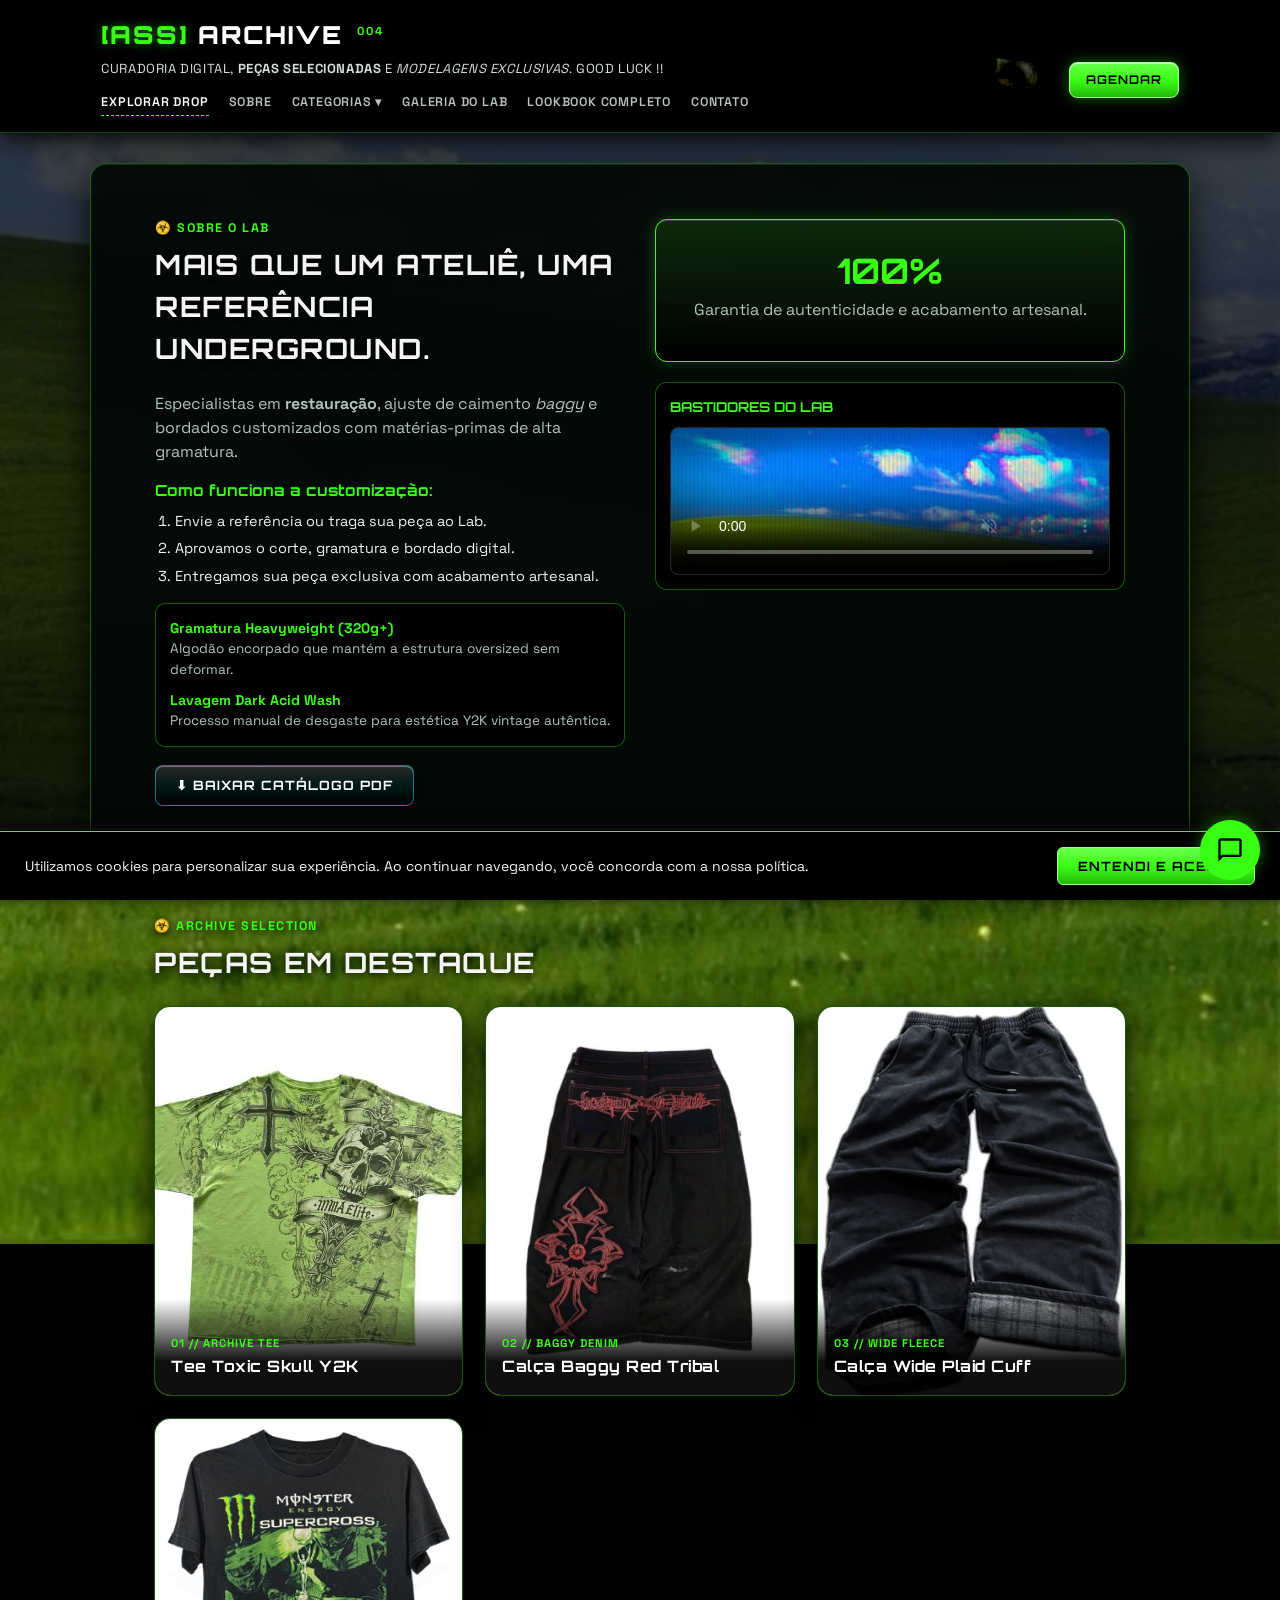
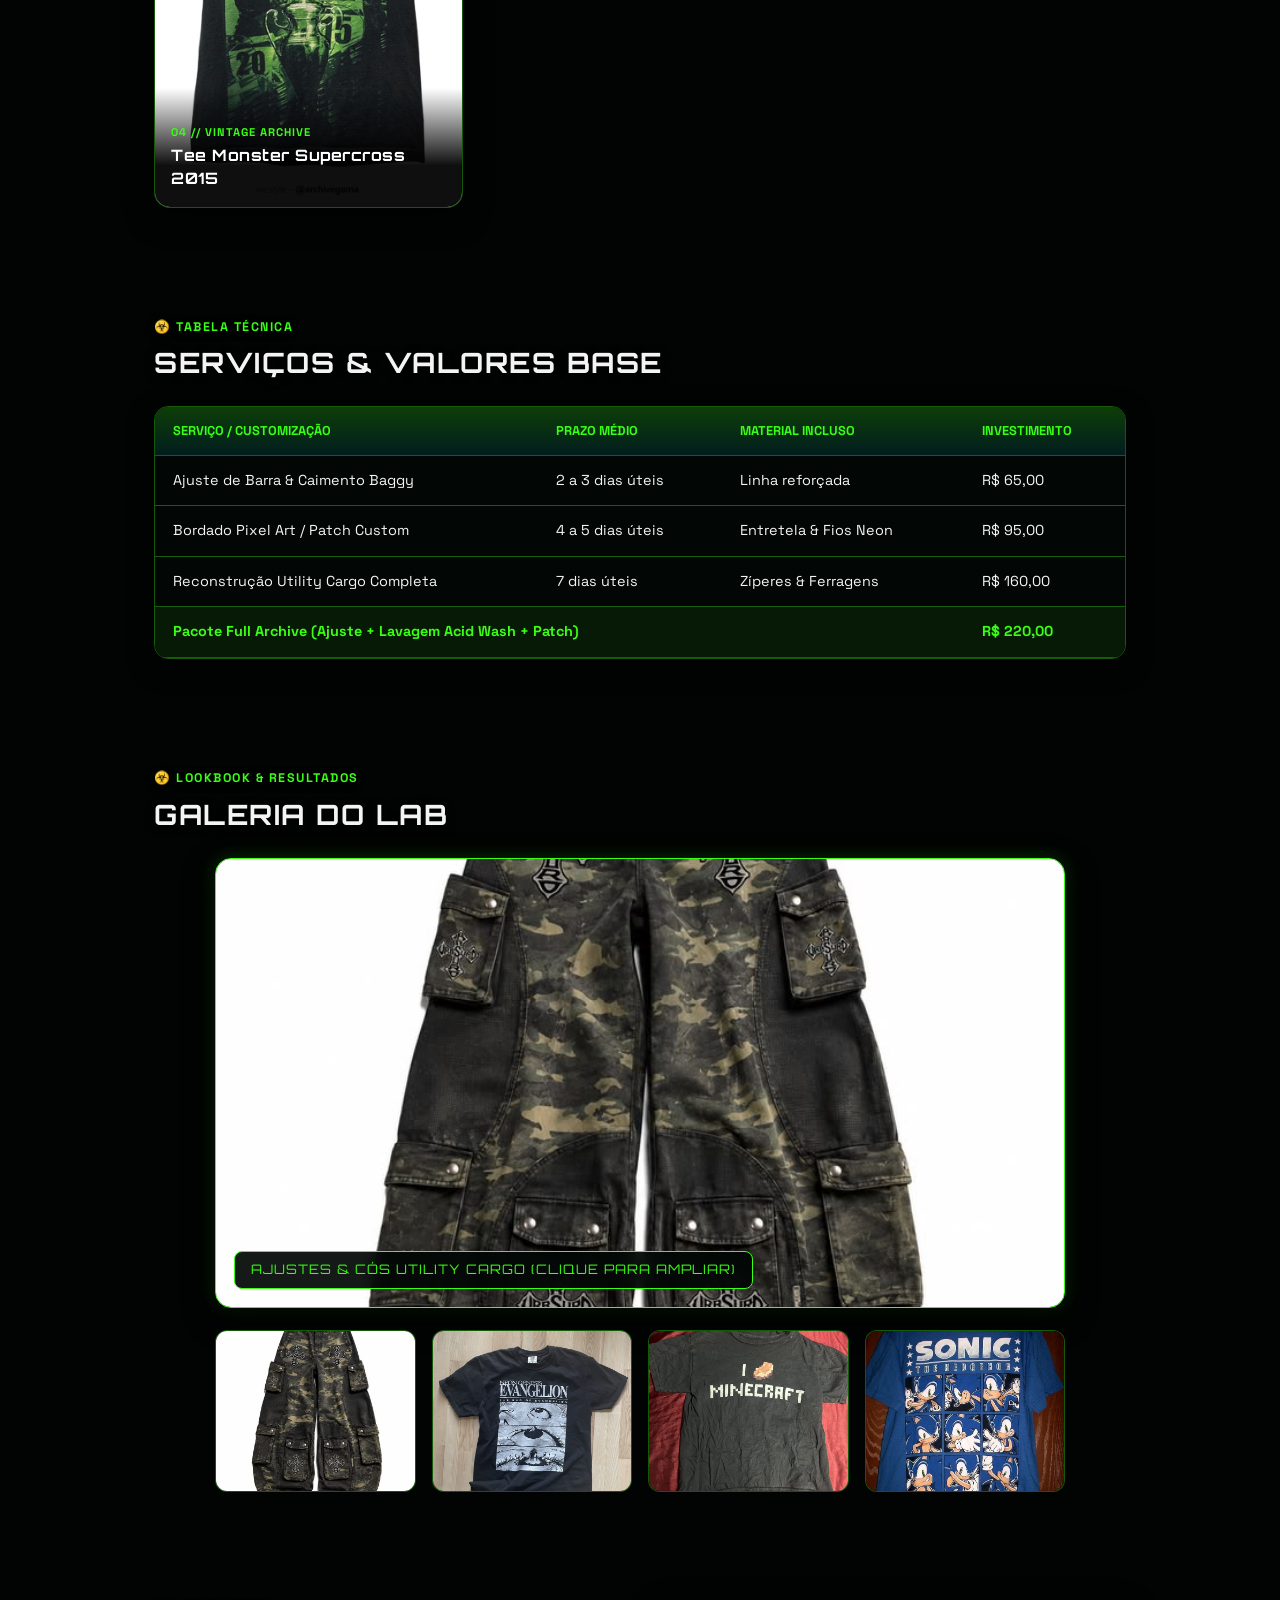
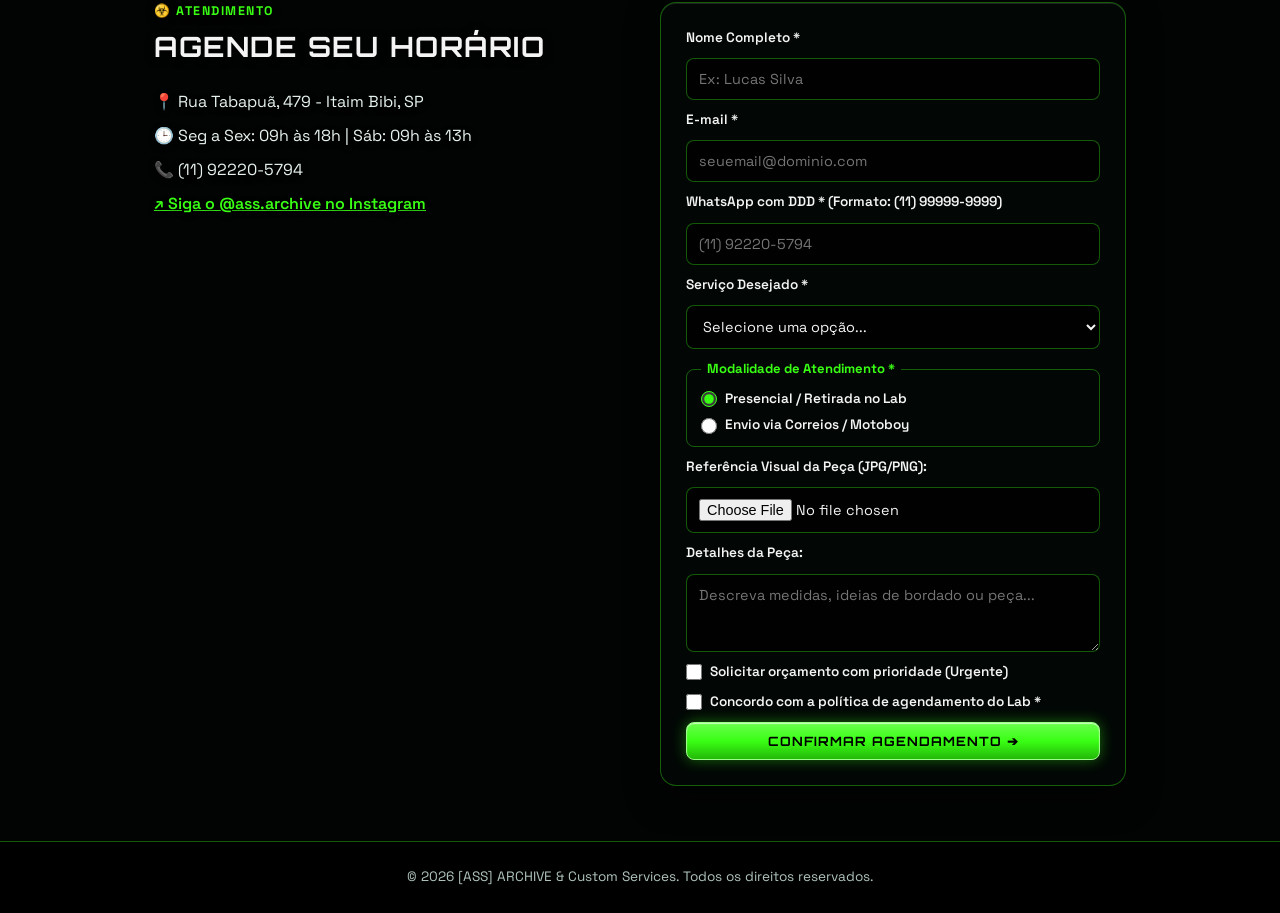
==== commit 64f481d1: "Add files via upload" ====
--- a/index.html
+++ b/index.html
@@ -10,6 +10,7 @@
 </head>
 <body>
 
+    <!-- NOVO HEADER ÚNICO ESTILO NAMED COLLECTIVE (SEM REPETIÇÃO) -->
     <header class="header-archive">
         <div class="header-archive-container">
             <div class="header-archive-left">
@@ -38,6 +39,7 @@
                 </nav>
             </div>
 
+            <!-- LADO DIREITO: GATO GIRANDO + BOTÃO AGENDAR -->
             <div class="header-archive-right">
                 <div class="aero-cat-corner">
                     <img src="ass/gato-girando.gif" alt="OIIA Spinning Cat">
@@ -47,8 +49,10 @@
         </div>
     </header>
 
+    <!-- 2. CONTEÚDO PRINCIPAL SEMÂNTICO -->
     <main id="conteudo-principal" class="main-with-archive-header">
 
+        <!-- 3. SOBRE O LAB (COM LISTA ORDENADA, DEFINIÇÃO E VÍDEO) -->
         <section id="sobre" class="sobre">
             <div>
                 <span class="tag">☣️ SOBRE O LAB</span>
@@ -90,33 +94,92 @@
             </div>
         </section>
 
+        <!-- 4. CATÁLOGO DE PRODUTOS / DROP COM FLIP CARD 3D CSS PURO -->
         <section id="produtos">
             <span class="tag">☣️ ARCHIVE SELECTION</span>
             <h2>Peças em Destaque</h2>
             <div class="grid">
-                <article class="card">
-                    <div class="product-img-box"><img src="ass/blusa.jpg" alt="Tee Toxic Skull"></div>
-                    <h3>Tee Toxic Skull Y2K</h3>
-                    <p>Estampa verde toxic <strong>oversized</strong> com detalhes em caveira e bordados <em>goth</em>.</p>
+                
+                <!-- CARD 1 -->
+                <article class="card-container" tabindex="0">
+                    <div class="card-inner">
+                        <div class="card-front">
+                            <img src="ass/blusa.jpg" alt="Tee Toxic Skull Y2K">
+                            <div class="card-front-title">
+                                <span>01 // ARCHIVE TEE</span>
+                                <h3>Tee Toxic Skull Y2K</h3>
+                            </div>
+                        </div>
+                        <div class="card-back">
+                            <span class="tag">1-OF-1 SELECTION</span>
+                            <h3>Tee Toxic Skull Y2K</h3>
+                            <p>Estampa verde toxic <strong>oversized</strong> com detalhes em caveira e bordados <em>goth</em>. Malha heavyweight 320gsm.</p>
+                            <a href="#contato" class="btn btn-sm">Reservar Peça ➔</a>
+                        </div>
+                    </div>
                 </article>
-                <article class="card">
-                    <div class="product-img-box"><img src="ass/calçaver.jpg" alt="Calça Baggy Red Tribal"></div>
-                    <h3>Calça Baggy Red Tribal</h3>
-                    <p>Corte baggy em sarja preta com bordados tribais em linha vermelha neon.</p>
+
+                <!-- CARD 2 -->
+                <article class="card-container" tabindex="0">
+                    <div class="card-inner">
+                        <div class="card-front">
+                            <img src="ass/calçaver.jpg" alt="Calça Baggy Red Tribal">
+                            <div class="card-front-title">
+                                <span>02 // BAGGY DENIM</span>
+                                <h3>Calça Baggy Red Tribal</h3>
+                            </div>
+                        </div>
+                        <div class="card-back">
+                            <span class="tag">HEAVY SARJA 14OZ</span>
+                            <h3>Calça Baggy Red Tribal</h3>
+                            <p>Corte baggy amplo em sarja preta com bordados tribais em linha vermelha neon e costura reforçada.</p>
+                            <a href="#contato" class="btn btn-sm">Reservar Peça ➔</a>
+                        </div>
+                    </div>
                 </article>
-                <article class="card">
-                    <div class="product-img-box"><img src="ass/calça.jpg" alt="Calça Wide Plaid Cuff"></div>
-                    <h3>Calça Wide Plaid Cuff</h3>
-                    <p>Moletom pesado estonado com forro interno xadrez na barra dobrada.</p>
+
+                <!-- CARD 3 -->
+                <article class="card-container" tabindex="0">
+                    <div class="card-inner">
+                        <div class="card-front">
+                            <img src="ass/calça.jpg" alt="Calça Wide Plaid Cuff">
+                            <div class="card-front-title">
+                                <span>03 // WIDE FLEECE</span>
+                                <h3>Calça Wide Plaid Cuff</h3>
+                            </div>
+                        </div>
+                        <div class="card-back">
+                            <span class="tag">CUSTOM CUFF</span>
+                            <h3>Calça Wide Plaid Cuff</h3>
+                            <p>Moletom pesado estonado com forro interno xadrez na barra dobrada e caimento reto estruturado.</p>
+                            <a href="#contato" class="btn btn-sm">Reservar Peça ➔</a>
+                        </div>
+                    </div>
                 </article>
-                <article class="card">
-                    <div class="product-img-box"><img src="ass/monster.jpg" alt="Tee Monster Supercross"></div>
-                    <h3>Tee Monster Supercross 2015</h3>
-                    <p>Graphic tee vintage com lavagem dark wash e estampa verde neon.</p>
+
+                <!-- CARD 4 -->
+                <article class="card-container" tabindex="0">
+                    <div class="card-inner">
+                        <div class="card-front">
+                            <img src="ass/monster.jpg" alt="Tee Monster Supercross 2015">
+                            <div class="card-front-title">
+                                <span>04 // VINTAGE ARCHIVE</span>
+                                <h3>Tee Monster Supercross 2015</h3>
+                            </div>
+                        </div>
+                        <div class="card-back">
+                            <span class="tag">DARK ACID WASH</span>
+                            <h3>Tee Monster Supercross</h3>
+                            <p>Graphic tee vintage com lavagem dark wash artesanal e estampa verde neon de alto contraste.</p>
+                            <a href="#contato" class="btn btn-sm">Reservar Peça ➔</a>
+                        </div>
+                    </div>
                 </article>
+
             </div>
         </section>
 
+        <!-- 5. TABELA ESTRUTURADA (<thead>, <tbody> E colspan) -->
         <section id="tabela-servicos">
             <span class="tag">☣️ TABELA TÉCNICA</span>
             <h2>Serviços &amp; Valores Base</h2>
@@ -158,6 +221,7 @@
             </div>
         </section>
 
+        <!-- 6. GALERIA DO LAB (SLIDER BANNER + LIGHTBOX 100% CSS) -->
         <section id="galeria">
             <span class="tag">☣️ LOOKBOOK &amp; RESULTADOS</span>
             <h2>Galeria do Lab</h2>
@@ -199,6 +263,7 @@
             </div>
         </section>
 
+        <!-- 7. CONTATO & FORMULÁRIO COMPLETO COM VALIDAÇÃO E REGEX -->
         <section id="contato" class="contato">
             <div>
                 <span class="tag">☣️ ATENDIMENTO</span>
@@ -264,6 +329,7 @@
 
     </main>
 
+    <!-- 8. MODAIS LIGHTBOX 100% CSS -->
     <div class="lightbox" id="lb-cargo">
         <a href="#galeria" class="lightbox-overlay" aria-label="Fechar imagem"></a>
         <div class="lightbox-content">
@@ -300,15 +366,18 @@
         </div>
     </div>
 
+    <!-- 9. RODAPÉ -->
     <footer class="footer">
         <p>&copy; 2026 [ASS] ARCHIVE &amp; Custom Services. Todos os direitos reservados.</p>
     </footer>
 
+    <!-- BANNER DE COOKIES -->
     <div id="banner-cookies" class="banner-cookies">
         <p>Utilizamos cookies para personalizar sua experiência. Ao continuar navegando, você concorda com a nossa política.</p>
         <button type="button" id="btn-aceitar-cookies" class="btn-cookies">Entendi e Aceito</button>
     </div>
 
+    <!-- SCRIPTS -->
     <script>
         const bannerCookies = document.getElementById('banner-cookies');
         const btnAceitar = document.getElementById('btn-aceitar-cookies');
@@ -330,4 +399,4 @@
         });
     </script>
 </body>
-</html>
+</html>
--- a/style.css
+++ b/style.css
@@ -1,270 +1,995 @@
+/* ========================================================
+   VARIÁVEIS, RESET UNIVERSAL E ROLAGEM SUAVE
+   ======================================================== */
 :root {
-    --bg: #0A0D0A;
-    --card: #121712;
-    --accent: #39FF14; /* Verde Radioativo Tóxico */
+    --bg: #020403;
+    --card: rgba(3, 8, 6, 0.92);
+    --accent: #39FF14;
+    --aero-cyan: #00E5FF;
     --accent-hover: #2ecf0f;
     --text: #F4F4F5;
-    --muted: #8E9B8E;
-    --border: rgba(57, 255, 20, 0.35); /* Bordas em Verde Radioativo */
+    --muted: #b0c4bc;
+    --border: rgba(57, 255, 20, 0.35); 
     --border-strong: #39FF14;
-    --font-head: 'Oswald', sans-serif;
-    --font-body: 'Inter', sans-serif;
-}
-
-* { margin: 0; padding: 0; box-sizing: border-box; font-family: var(--font-body); }
-body { background: var(--bg); color: var(--text); line-height: 1.5; }
+    --font-head: 'Orbitron', sans-serif;
+    --font-body: 'Space Grotesk', sans-serif;
+}
+
+* {
+    margin: 0;
+    padding: 0;
+    box-sizing: border-box;
+    font-family: var(--font-body);
+}
+
+html {
+    scroll-behavior: smooth;
+    scroll-padding-top: 145px;
+}
+
+body { 
+    background-color: var(--bg);
+    background-image: 
+        linear-gradient(180deg, rgba(2, 6, 5, 0.70) 0%, rgba(2, 4, 3, 0.86) 100%),
+        url('ass/fundo-aero.jpg');
+    background-size: cover;
+    background-position: center 75%;
+    background-repeat: no-repeat;
+    background-attachment: fixed;
+    color: var(--text); 
+    line-height: 1.5; 
+    overflow-x: hidden; 
+    width: 100%;
+}
+
 a { color: inherit; text-decoration: none; }
 img { width: 100%; display: block; }
 
-/* Botões Arredondados com Brilho */
-.btn { background: var(--accent); color: #000; font-family: var(--font-head); font-weight: 700; padding: 12px 24px; border-radius: 8px; display: inline-block; border: 1px solid var(--border-strong); cursor: pointer; text-transform: uppercase; box-shadow: 0 0 10px rgba(57, 255, 20, 0.2); transition: all 0.3s ease; }
-.btn:hover { background: var(--accent-hover); box-shadow: 0 0 15px rgba(57, 255, 20, 0.5); transform: translateY(-2px); }
-.btn-outline { border: 1px solid var(--border-strong); padding: 12px 24px; border-radius: 8px; font-family: var(--font-head); text-transform: uppercase; color: var(--accent); transition: all 0.3s ease; }
-.btn-outline:hover { background: rgba(57, 255, 20, 0.1); transform: translateY(-2px); }
-.btn-sm { padding: 8px 16px; font-size: 0.85rem; }
-.tag { color: var(--accent); font-size: 0.8rem; font-weight: 600; text-transform: uppercase; display: block; margin-bottom: 5px; letter-spacing: 1px; }
-
-/* Header Sticky */
-.header { display: flex; justify-content: space-between; align-items: center; padding: 15px 5%; background: rgba(10, 13, 10, 0.95); position: sticky; top: 0; border-bottom: 1px solid var(--border); z-index: 10; backdrop-filter: blur(8px); }
-.logo { font-family: var(--font-head); font-size: 1.7rem; letter-spacing: 1px; }
-.logo span { color: var(--accent); }
-.nav { display: flex; gap: 20px; font-size: 0.85rem; text-transform: uppercase; color: var(--muted); }
-.nav a:hover { color: var(--accent); }
-
-/* Layout Geral & Seções */
-section { padding: 60px 5%; max-width: 1100px; margin: 0 auto; }
-h2 { font-family: var(--font-head); font-size: 2.2rem; text-transform: uppercase; margin-bottom: 20px; }
-
-/* Hero Section */
-.hero { display: grid; grid-template-columns: repeat(auto-fit, minmax(280px, 1fr)); gap: 30px; align-items: center; }
-.hero h1 { font-family: var(--font-head); font-size: 2.8rem; line-height: 1.1; margin: 10px 0; }
-.hero p { color: var(--muted); margin-bottom: 25px; }
-.btns { display: flex; gap: 10px; flex-wrap: wrap; }
-.hero-img { 
-    display: flex; 
-    align-items: center; 
-    justify-content: center; 
-    background: #ffffff; 
-    border-radius: 16px; 
-    border: 1px solid var(--border); 
-    padding: 12px;
-    overflow: hidden;
-    transition: border-color 0.3s ease, box-shadow 0.3s ease;
-}
-.hero-img:hover {
-    border-color: var(--border-strong);
-    box-shadow: 0 0 15px rgba(57, 255, 20, 0.3);
-}
-.hero-img img { 
-    height: 320px; 
-    object-fit: contain; 
-    object-position: center; 
+/* ========================================================
+   HEADER ÚNICO ESTILO NAMED COLLECTIVE (DESKTOP & MOBILE)
+   ======================================================== */
+.header-archive {
+    position: fixed;
+    top: 0;
+    left: 0;
+    width: 100%;
+    background: #000000;
+    border-bottom: 1px solid rgba(57, 255, 20, 0.25);
+    box-shadow: 0 6px 24px rgba(0, 0, 0, 0.95);
+    z-index: 9000;
+}
+
+.header-archive-container {
+    max-width: 1180px;
+    margin: 0 auto;
+    padding: 16px 4%;
+    display: flex;
+    align-items: flex-end;
+    justify-content: space-between;
+    gap: 20px;
+}
+
+.header-archive-left {
+    text-align: left;
+    flex: 1;
+    min-width: 0;
+}
+
+.archive-brand {
+    display: inline-block;
+    font-family: var(--font-head);
+    font-size: 1.55rem;
+    font-weight: 900;
+    letter-spacing: 2px;
+    color: #ffffff;
+    margin-bottom: 6px;
+}
+
+.archive-brand span {
+    color: var(--accent);
+    font-family: var(--font-head);
+    text-shadow: 0 0 10px rgba(57, 255, 20, 0.45);
+}
+
+.archive-sup {
+    font-size: 0.72rem;
+    color: var(--accent);
+    margin-left: 4px;
+    vertical-align: super;
+}
+
+.archive-tagline {
+    font-size: 0.82rem;
+    color: #d4dcd8;
+    letter-spacing: 0.6px;
+    text-transform: uppercase;
+    margin-bottom: 14px;
+}
+
+.archive-nav-list {
+    list-style: none;
+    display: flex;
+    flex-wrap: wrap;
+    gap: 20px;
+    align-items: center;
+}
+
+.archive-nav-list li {
+    position: relative;
+}
+
+.archive-nav-list > li > a {
+    display: block;
+    font-size: 0.78rem;
+    font-weight: 600;
+    color: #b8c2be;
+    text-transform: uppercase;
+    letter-spacing: 0.8px;
+    padding-bottom: 3px;
+    border-bottom: 1px dashed transparent;
+    transition: color 0.25s ease, border-color 0.25s ease;
+}
+
+.archive-nav-list > li > a:hover,
+.archive-nav-list > li > a:focus,
+.archive-nav-list > li > a.active {
+    color: #ffffff;
+    border-bottom: 1px dashed var(--accent);
+    outline: none;
+}
+
+.submenu {
+    list-style: none;
+    position: absolute;
+    top: 100%;
+    left: 0;
+    min-width: 210px;
+    background: #000000;
+    border: 1px solid var(--border-strong);
     border-radius: 10px;
-    transition: transform 0.4s ease;
-}
-.hero-img:hover img {
-    transform: scale(1.06);
-}
-
-/* Sobre */
-.sobre { display: grid; grid-template-columns: repeat(auto-fit, minmax(280px, 1fr)); gap: 30px; align-items: center; background: var(--card); border: 1px solid var(--border); border-radius: 16px; }
-.sobre p { color: var(--muted); }
-.sobre-box { background: var(--bg); padding: 25px; border: 1px solid var(--border-strong); border-radius: 12px; text-align: center; box-shadow: 0 0 12px rgba(57, 255, 20, 0.15); }
-.sobre-box h3 { font-family: var(--font-head); font-size: 2.5rem; color: var(--accent); }
-
-/* Cards do Catálogo */
-.grid { display: grid; grid-template-columns: repeat(auto-fit, minmax(250px, 1fr)); gap: 20px; }
-.card { 
-    background: var(--card); 
-    border: 1px solid var(--border); 
-    padding: 18px; 
-    border-radius: 16px; 
-    transition: transform 0.3s ease, border-color 0.3s ease, box-shadow 0.3s ease; 
-}
-.card:hover { 
-    border-color: var(--border-strong); 
-    box-shadow: 0 0 15px rgba(57, 255, 20, 0.25); 
-    transform: translateY(-4px);
-}
-.card h3 { font-family: var(--font-head); margin-top: 12px; margin-bottom: 6px; }
-.card p { color: var(--muted); font-size: 0.88rem; }
-
-.product-img-box {
-    background: #ffffff;
+    padding: 8px 0;
+    margin-top: 6px;
+    box-shadow: 0 10px 25px rgba(0, 0, 0, 0.95), 0 0 14px rgba(57, 255, 20, 0.25);
+    opacity: 0;
+    visibility: hidden;
+    transform: translateY(8px);
+    transition: all 0.25s ease;
+    z-index: 9500;
+}
+
+.has-submenu:hover .submenu,
+.has-submenu:focus-within .submenu {
+    opacity: 1;
+    visibility: visible;
+    transform: translateY(0);
+}
+
+.submenu li a {
+    display: block;
+    padding: 9px 16px;
+    font-size: 0.78rem;
+    font-weight: 600;
+    text-transform: uppercase;
+    color: #ffffff;
+    transition: background 0.2s ease, color 0.2s ease;
+}
+
+.submenu li a:hover,
+.submenu li a:focus {
+    background: rgba(57, 255, 20, 0.14);
+    color: var(--accent);
+}
+
+.header-archive-right {
+    display: flex;
+    align-items: center;
+    gap: 18px;
+    flex-shrink: 0;
+}
+
+.aero-cat-corner {
+    width: 72px;
+    pointer-events: none;
+    background: transparent;
+}
+
+.aero-cat-corner img {
+    width: 100%;
+    height: auto;
+    object-fit: contain;
+    mix-blend-mode: lighten;
+}
+
+.main-with-archive-header,
+.main-subpage {
+    padding-top: 138px;
+}
+
+.subpage-desc {
+    color: var(--muted);
+    font-size: 0.95rem;
+    margin-bottom: 28px;
+    text-shadow: 0 2px 6px rgba(0, 0, 0, 0.9);
+}
+
+/* ========================================================
+   BOTÕES GLOSSY DARK AERO (:hover, :focus, :active)
+   ======================================================== */
+.btn-aero,
+.btn {
+    background: linear-gradient(180deg, #6aff4d 0%, var(--accent) 50%, #24b809 100%);
+    color: #000000;
+    font-family: var(--font-head);
+    font-weight: 700;
+    font-size: 0.8rem;
+    padding: 10px 20px;
+    border-radius: 8px;
+    border: 1px solid #9dff88;
+    box-shadow: 0 0 14px rgba(57, 255, 20, 0.4), inset 0 1px 1px rgba(255, 255, 255, 0.65);
+    text-transform: uppercase;
+    letter-spacing: 1px;
+    cursor: pointer;
+    transition: all 0.25s ease;
+    display: inline-block;
+    text-align: center;
+}
+
+.btn-aero:hover,
+.btn:hover,
+.btn-aero:focus,
+.btn:focus {
+    transform: translateY(-2px);
+    box-shadow: 0 0 22px rgba(57, 255, 20, 0.7), inset 0 1px 2px rgba(255, 255, 255, 0.85);
+    outline: none;
+}
+
+.btn-aero:active,
+.btn:active,
+.btn-aero-glass:active,
+.btn-cookies:active {
+    transform: scale(0.96);
+}
+
+.btn-aero-glass {
+    background: linear-gradient(180deg, rgba(255, 255, 255, 0.14) 0%, rgba(0, 229, 255, 0.08) 50%, rgba(0, 0, 0, 0.85) 100%);
+    color: #ffffff;
+    font-family: var(--font-head);
+    font-weight: 700;
+    font-size: 0.8rem;
+    padding: 10px 20px;
+    border-radius: 8px;
+    border: 1px solid rgba(0, 229, 255, 0.5);
+    box-shadow: inset 0 1px 0 rgba(255, 255, 255, 0.35), 0 4px 12px rgba(0, 0, 0, 0.65);
+    text-transform: uppercase;
+    letter-spacing: 1px;
+    transition: all 0.25s ease;
+    display: inline-block;
+}
+
+.btn-aero-glass:hover,
+.btn-aero-glass:focus {
+    border-color: var(--accent);
+    color: var(--accent);
+    box-shadow: 0 0 16px rgba(0, 229, 255, 0.35), inset 0 1px 0 rgba(255, 255, 255, 0.5);
+    transform: translateY(-2px);
+}
+
+.btn-sm { padding: 8px 16px; font-size: 0.75rem; }
+
+.tag {
+    color: var(--accent);
+    font-size: 0.78rem;
+    font-weight: 700;
+    text-transform: uppercase;
+    display: block;
+    margin-bottom: 6px;
+    letter-spacing: 1.5px;
+    text-shadow: 0 2px 8px rgba(0, 0, 0, 0.95);
+}
+
+section { padding: 55px 5%; max-width: 1100px; margin: 0 auto; }
+h2 {
+    font-family: var(--font-head);
+    font-size: 1.75rem;
+    font-weight: 700;
+    text-transform: uppercase;
+    letter-spacing: 1.5px;
+    margin-bottom: 22px;
+    text-shadow: 0 2px 10px rgba(0, 0, 0, 0.95);
+}
+
+/* ========================================================
+   SEÇÃO SOBRE, LISTAS E VÍDEO (RESPONSIVO)
+   ======================================================== */
+#sobre {
+    display: grid;
+    grid-template-columns: repeat(auto-fit, minmax(min(100%, 290px), 1fr));
+    gap: 30px;
+    align-items: start;
+    background: var(--card);
+    backdrop-filter: blur(14px);
+    -webkit-backdrop-filter: blur(14px);
+    border: 1px solid var(--border);
+    box-shadow: 0 12px 32px rgba(0, 0, 0, 0.85), inset 0 1px 0 rgba(255, 255, 255, 0.10);
+    border-radius: 16px;
+    margin-top: 25px;
+}
+
+#sobre p { color: var(--muted); margin-bottom: 14px; }
+
+.subtitulo-lista {
+    font-family: var(--font-head);
+    font-size: 0.95rem;
+    color: var(--accent);
+    margin: 16px 0 8px 0;
+}
+
+.lista-ordenada {
+    padding-left: 20px;
+    color: var(--text);
+    font-size: 0.9rem;
+    margin-bottom: 16px;
+}
+
+.lista-ordenada li { margin-bottom: 6px; }
+
+.lista-definicao {
+    background: rgba(0, 0, 0, 0.82);
+    border: 1px solid var(--border);
+    border-radius: 10px;
+    padding: 14px;
+    margin-bottom: 18px;
+}
+
+.lista-definicao dt {
+    font-weight: 700;
+    color: var(--accent);
+    font-size: 0.88rem;
+}
+
+.lista-definicao dd {
+    color: var(--muted);
+    font-size: 0.85rem;
+    margin-bottom: 10px;
+}
+
+.lista-definicao dd:last-child { margin-bottom: 0; }
+
+.sobre-direita {
+    display: flex;
+    flex-direction: column;
+    gap: 20px;
+}
+
+.sobre-box {
+    background: linear-gradient(180deg, rgba(57, 255, 20, 0.12) 0%, rgba(0, 0, 0, 0.92) 100%);
+    padding: 25px;
+    border: 1px solid var(--border-strong);
     border-radius: 12px;
-    padding: 10px;
-    display: flex;
-    align-items: center;
-    justify-content: center;
-    overflow: hidden;
+    text-align: center;
+    box-shadow: 0 0 16px rgba(57, 255, 20, 0.2), inset 0 1px 0 rgba(255, 255, 255, 0.15);
+}
+
+.sobre-box h3 { font-family: var(--font-head); font-size: 2.2rem; color: var(--accent); }
+
+.video-lab-box {
+    background: rgba(0, 0, 0, 0.88);
     border: 1px solid var(--border);
-}
-
-.product-img-box img {
-    height: 240px;
-    object-fit: contain;
-    transition: transform 0.4s ease;
-}
-
-.card:hover .product-img-box img {
-    transform: scale(1.08);
-}
-
-/* Callout */
-.callout { background: var(--card); border-top: 1px solid var(--border); border-bottom: 1px solid var(--border); padding: 25px 5%; display: flex; justify-content: space-between; align-items: center; flex-wrap: wrap; gap: 15px; }
+    border-radius: 12px;
+    padding: 14px;
+}
+
+.video-lab-box h4 {
+    font-family: var(--font-head);
+    font-size: 0.85rem;
+    color: var(--accent);
+    margin-bottom: 10px;
+    text-transform: uppercase;
+}
+
+.video-lab-box video {
+    width: 100%;
+    border-radius: 8px;
+    border: 1px solid rgba(255, 255, 255, 0.15);
+    display: block;
+}
 
 /* ========================================================
-   GALERIA: EFEITO DE GIRO 3D (CARD FLIP ON HOVER)
+   CATÁLOGO DE PRODUTOS — FLIP CARD 3D (DESKTOP & MOBILE)
    ======================================================== */
-.galeria-card {
-    background-color: transparent;
-    height: 300px;
-    perspective: 1000px; /* Cria profundidade para o giro 3D */
-    cursor: pointer;
-}
-
-.galeria-card-inner {
+.grid {
+    display: grid;
+    grid-template-columns: repeat(auto-fit, minmax(min(100%, 235px), 1fr));
+    gap: 22px;
+}
+
+.card-container {
+    height: 390px;
+    perspective: 1000px;
+    outline: none;
+    touch-action: manipulation;
+}
+
+.card-inner {
     position: relative;
     width: 100%;
     height: 100%;
     text-align: center;
-    transition: transform 0.7s cubic-bezier(0.4, 0, 0.2, 1);
+    transition: transform 0.8s cubic-bezier(0.175, 0.885, 0.32, 1.275);
     transform-style: preserve-3d;
-}
-
-/* Quando o cursor passa por cima, o card gira 180 graus no eixo Y */
-.galeria-card:hover .galeria-card-inner {
+    border-radius: 16px;
+    box-shadow: 0 10px 28px rgba(0, 0, 0, 0.85);
+    cursor: pointer;
+}
+
+.card-container:hover .card-inner,
+.card-container:focus .card-inner,
+.card-container:focus-within .card-inner {
     transform: rotateY(180deg);
 }
 
-.galeria-card-front, .galeria-card-back {
+.card-front,
+.card-back {
     position: absolute;
     width: 100%;
     height: 100%;
+    border-radius: 16px;
+    overflow: hidden;
     -webkit-backface-visibility: hidden;
-    backface-visibility: hidden; /* Esconde o verso quando está de costas */
-    border-radius: 16px;
+    backface-visibility: hidden;
     border: 1px solid var(--border);
-    overflow: hidden;
-}
-
-/* FRENTE DO CARD (Foto com Fundo Branco) */
-.galeria-card-front {
-    background: #ffffff;
-    display: flex;
-    align-items: center;
-    justify-content: center;
-    padding: 12px;
-}
-
-.galeria-card-front img {
+}
+
+.card-front {
+    background: #000000;
+}
+
+.card-front img {
+    width: 100%;
     height: 100%;
-    width: 100%;
-    object-fit: contain;
-}
-
-.galeria-card-front h3 {
+    object-fit: cover;
+    transition: transform 0.5s ease;
+}
+
+.card-front-title {
     position: absolute;
-    bottom: 12px;
-    left: 12px;
-    background: rgba(0, 0, 0, 0.92);
-    color: var(--accent);
-    padding: 6px 12px;
-    font-family: var(--font-head);
-    font-size: 0.85rem;
-    border-radius: 6px;
-    border: 1px solid var(--border);
-}
-
-/* VERSO DO CARD (Descrição Dark com Borda Neon) */
-.galeria-card-back {
-    background: var(--card);
-    color: var(--text);
-    transform: rotateY(180deg);
-    padding: 24px;
+    bottom: 0;
+    left: 0;
+    right: 0;
+    padding: 36px 16px 16px 16px;
+    background: linear-gradient(transparent, rgba(0, 0, 0, 0.94) 65%);
+    text-align: left;
+}
+
+.card-front-title span {
+    display: block;
+    font-size: 0.7rem;
+    font-weight: 700;
+    color: var(--accent);
+    letter-spacing: 1px;
+    margin-bottom: 3px;
+}
+
+.card-front-title h3 {
+    font-family: var(--font-head);
+    font-size: 0.98rem;
+    color: #ffffff;
+    letter-spacing: 0.5px;
+    margin: 0;
+}
+
+.card-back {
+    background: linear-gradient(160deg, rgba(6, 16, 12, 0.97) 0%, rgba(0, 0, 0, 0.98) 100%);
+    border: 1px solid var(--border-strong);
+    box-shadow: inset 0 0 24px rgba(57, 255, 20, 0.14);
     display: flex;
     flex-direction: column;
     justify-content: center;
     align-items: center;
+    padding: 22px;
+    transform: rotateY(180deg);
+}
+
+.card-back h3 {
+    font-family: var(--font-head);
+    font-size: 1.05rem;
+    color: #ffffff;
+    margin-bottom: 12px;
+    letter-spacing: 0.5px;
+}
+
+.card-back p {
+    font-size: 0.86rem;
+    line-height: 1.55;
+    color: var(--muted);
+    margin-bottom: 20px;
+}
+
+/* ========================================================
+   TABELA ESTRUTURADA
+   ======================================================== */
+.table-responsive {
+    width: 100%;
+    overflow-x: auto;
+    border-radius: 14px;
+    border: 1px solid var(--border);
+    backdrop-filter: blur(12px);
+    -webkit-backdrop-filter: blur(12px);
+    box-shadow: 0 8px 24px rgba(0, 0, 0, 0.8);
+}
+
+.aero-table {
+    width: 100%;
+    border-collapse: collapse;
+    background: var(--card);
+    text-align: left;
+    font-size: 0.9rem;
+}
+
+.aero-table thead {
+    background: linear-gradient(180deg, rgba(57, 255, 20, 0.22) 0%, rgba(0, 229, 255, 0.10) 100%);
+    color: var(--accent);
+    font-family: var(--font-head);
+    text-transform: uppercase;
+    font-size: 0.8rem;
+}
+
+.aero-table th,
+.aero-table td {
+    padding: 14px 18px;
+    border-bottom: 1px solid var(--border);
+}
+
+.aero-table tbody tr:hover {
+    background: rgba(57, 255, 20, 0.06);
+}
+
+.table-highlight {
+    color: var(--accent);
+    font-weight: 700;
+    background: rgba(57, 255, 20, 0.08);
+}
+
+/* ========================================================
+   GALERIA DO LAB: SLIDER BANNER PAISAGEM + LIGHTBOX CSS
+   ======================================================== */
+.slider-wrapper {
+    position: relative;
+    width: 100%;
+    max-width: 850px;
+    height: 450px;
+    margin: 0 auto;
+    overflow: hidden;
+    border-radius: 16px;
+    border: 1px solid var(--border-strong);
+    box-shadow: 0 10px 30px rgba(0, 0, 0, 0.85), 0 0 18px rgba(57, 255, 20, 0.2);
+    background: #000;
+}
+
+.slider-track {
+    display: flex;
+    width: 400%;
+    height: 100%;
+    animation: autoSlide 12s cubic-bezier(0.77, 0, 0.175, 1) infinite;
+}
+
+.slider-wrapper:hover .slider-track {
+    animation-play-state: paused;
+}
+
+.slide-item {
+    position: relative;
+    width: 25%;
+    height: 100%;
+    display: block;
+}
+
+.slide-img {
+    width: 100%;
+    height: 100%;
+    object-fit: cover;
+    object-position: center;
+    display: block;
+}
+
+.slide-caption {
+    position: absolute;
+    bottom: 18px;
+    left: 18px;
+    background: rgba(2, 6, 5, 0.92);
+    backdrop-filter: blur(8px);
+    -webkit-backdrop-filter: blur(8px);
+    color: var(--accent);
+    padding: 8px 16px;
+    font-family: var(--font-head);
+    font-size: 0.82rem;
+    letter-spacing: 1px;
+    text-transform: uppercase;
+    border-radius: 8px;
+    border: 1px solid var(--border-strong);
+}
+
+@keyframes autoSlide {
+    0%, 20% { transform: translateX(0%); }
+    25%, 45% { transform: translateX(-25%); }
+    50%, 70% { transform: translateX(-50%); }
+    75%, 95% { transform: translateX(-75%); }
+    100% { transform: translateX(0%); }
+}
+
+.gallery {
+    display: grid;
+    grid-template-columns: repeat(auto-fit, minmax(min(100%, 190px), 1fr));
+    gap: 16px;
+    max-width: 850px;
+    margin: 22px auto 0 auto;
+}
+
+.gallery-item {
+    position: relative;
+    border-radius: 12px;
+    overflow: hidden;
+    cursor: pointer;
+    border: 1px solid var(--border);
+    background: #000;
+    transition: transform 0.3s ease, border-color 0.3s ease, box-shadow 0.3s ease;
+}
+
+.gallery-item:hover {
+    transform: translateY(-4px);
+    border-color: var(--border-strong);
+    box-shadow: 0 0 18px rgba(57, 255, 20, 0.35);
+}
+
+.gallery-item img {
+    width: 100%;
+    height: 160px;
+    object-fit: cover;
+    transition: transform 0.35s ease;
+}
+
+.gallery-item:hover img {
+    transform: scale(1.06);
+}
+
+.lightbox {
+    position: fixed;
+    top: 0;
+    left: 0;
+    width: 100vw;
+    height: 100vh;
+    background-color: rgba(0, 0, 0, 0.88);
+    backdrop-filter: blur(12px);
+    -webkit-backdrop-filter: blur(12px);
+    display: flex;
+    justify-content: center;
+    align-items: center;
+    opacity: 0;
+    pointer-events: none;
+    transition: opacity 0.35s ease;
+    z-index: 10000;
+}
+
+.lightbox:target {
+    opacity: 1;
+    pointer-events: auto;
+}
+
+.lightbox-content {
+    position: relative;
+    max-width: 90%;
+    max-height: 85vh;
+    display: flex;
+    flex-direction: column;
+    align-items: center;
+    transform: scale(0.85);
+    transition: transform 0.35s ease;
+}
+
+.lightbox:target .lightbox-content {
+    transform: scale(1);
+}
+
+.lightbox-content img {
+    max-width: 100%;
+    max-height: 75vh;
+    width: auto;
+    border-radius: 14px;
+    border: 1px solid var(--border-strong);
+    box-shadow: 0 20px 50px rgba(0, 0, 0, 0.9), 0 0 25px rgba(57, 255, 20, 0.25);
+    object-fit: contain;
+    background: #000;
+}
+
+.lightbox-caption {
+    margin-top: 12px;
+    background: rgba(3, 8, 6, 0.95);
+    color: var(--text);
+    border: 1px solid var(--border);
+    padding: 8px 18px;
+    border-radius: 8px;
+    font-size: 0.9rem;
     text-align: center;
+}
+
+.close-btn {
+    position: absolute;
+    top: -42px;
+    right: 0;
+    color: #ffffff;
+    font-family: var(--font-head);
+    font-size: 2rem;
+    font-weight: bold;
+    line-height: 1;
+    transition: color 0.2s ease, transform 0.2s ease;
+}
+
+.close-btn:hover {
+    color: var(--accent);
+    transform: scale(1.15);
+}
+
+.lightbox-overlay {
+    position: absolute;
+    width: 100%;
+    height: 100%;
+    top: 0;
+    left: 0;
+    z-index: -1;
+}
+
+/* ========================================================
+   CONTATO & FORMULÁRIO COMPLETO
+   ======================================================== */
+.contato { display: grid; grid-template-columns: repeat(auto-fit, minmax(min(100%, 290px), 1fr)); gap: 40px; }
+.contato p {
+    color: #e6f2ed;
+    margin-bottom: 10px;
+    text-shadow: 0 2px 6px rgba(0, 0, 0, 0.95);
+}
+
+.link-externo {
+    color: var(--accent);
+    font-weight: 600;
+    text-decoration: underline;
+}
+
+.form {
+    display: flex;
+    flex-direction: column;
+    gap: 10px;
+    background: var(--card);
+    backdrop-filter: blur(14px);
+    -webkit-backdrop-filter: blur(14px);
+    padding: 25px;
+    border-radius: 16px;
+    border: 1px solid var(--border);
+    box-shadow: 0 12px 32px rgba(0, 0, 0, 0.85), inset 0 1px 0 rgba(255, 255, 255, 0.10);
+}
+
+.form label {
+    font-size: 0.85rem;
+    font-weight: 600;
+    color: var(--text);
+}
+
+.form input[type="text"],
+.form input[type="email"],
+.form input[type="tel"],
+.form input[type="file"],
+.form select,
+.form textarea {
+    width: 100%;
+    background: rgba(0, 0, 0, 0.85);
+    border: 1px solid var(--border);
+    padding: 11px 12px;
+    color: var(--text);
+    border-radius: 8px;
+    font-size: 0.9rem;
+    transition: border-color 0.3s ease, box-shadow 0.3s ease;
+}
+
+.form input:focus,
+.form select:focus,
+.form textarea:focus {
+    outline: none;
     border-color: var(--border-strong);
-    box-shadow: 0 0 20px rgba(57, 255, 20, 0.25);
-}
-
-.galeria-card-back h3 {
-    font-family: var(--font-head);
-    font-size: 1.3rem;
-    color: var(--accent);
-    margin: 8px 0 12px 0;
-}
-
-.galeria-card-back p {
-    color: var(--text);
-    font-size: 0.88rem;
-    line-height: 1.5;
-}
-
-/* Contato & Form */
-.contato { display: grid; grid-template-columns: repeat(auto-fit, minmax(280px, 1fr)); gap: 40px; }
-.contato p { color: var(--muted); margin-bottom: 10px; }
-.form { display: flex; flex-direction: column; gap: 12px; background: var(--card); padding: 25px; border-radius: 16px; border: 1px solid var(--border); }
-.form input, .form select, .form textarea { background: var(--bg); border: 1px solid var(--border); padding: 12px; color: var(--text); border-radius: 8px; font-size: 0.9rem; transition: border-color 0.3s ease, box-shadow 0.3s ease; }
-.form input:focus, .form select:focus, .form textarea:focus { outline: none; border-color: var(--border-strong); box-shadow: 0 0 8px rgba(57, 255, 20, 0.3); }
-
-/* Footer */
-.footer { text-align: center; padding: 25px; border-top: 1px solid var(--border); color: var(--muted); font-size: 0.85rem; background: #050705; }
-
-/* BANNER DE COOKIES (Fixado na Parte Inferior) */
-.banner-cookies {
+    box-shadow: 0 0 10px rgba(57, 255, 20, 0.35);
+}
+
+.form-group-box {
+    border: 1px solid var(--border);
+    border-radius: 8px;
+    padding: 10px 14px;
+    display: flex;
+    flex-direction: column;
+    gap: 6px;
+}
+
+.form-group-box legend {
+    padding: 0 6px;
+    font-size: 0.82rem;
+    color: var(--accent);
+    font-weight: 700;
+}
+
+.inline-control {
+    display: flex;
+    align-items: center;
+    gap: 8px;
+    font-weight: 400;
+    cursor: pointer;
+}
+
+.inline-control input[type="radio"],
+.inline-control input[type="checkbox"] {
+    accent-color: var(--accent);
+    width: 16px;
+    height: 16px;
+}
+
+/* ========================================================
+   RODAPÉ & BANNER DE COOKIES
+   ======================================================== */
+.footer {
+    text-align: center;
+    padding: 25px;
+    border-top: 1px solid var(--border);
+    color: var(--muted);
+    font-size: 0.85rem;
+    background: #000000;
+}
+
+#banner-cookies {
     position: fixed;
     bottom: 0;
     left: 0;
     width: 100%;
-    background-color: rgba(18, 23, 18, 0.96);
+    background-color: #000000;
     color: var(--text);
     padding: 15px 25px;
     display: flex;
     justify-content: space-between;
     align-items: center;
     gap: 20px;
-    box-shadow: 0 -4px 15px rgba(0, 0, 0, 0.5);
+    box-shadow: 0 -4px 15px rgba(0, 0, 0, 0.85);
     border-top: 1px solid var(--border-strong);
     z-index: 9999;
     font-size: 14px;
-    backdrop-filter: blur(8px);
 }
 
 .btn-cookies {
-    background-color: var(--accent);
-    color: #000000;
-    border: 1px solid var(--border-strong);
+    background: linear-gradient(180deg, #6aff4d 0%, var(--accent) 50%, #24b809 100%);
+    color: #000;
+    border: 1px solid #9dff88;
     padding: 10px 20px;
     border-radius: 6px;
     font-family: var(--font-head);
-    font-size: 0.9rem;
+    font-size: 0.8rem;
     font-weight: bold;
     text-transform: uppercase;
+    letter-spacing: 1px;
     cursor: pointer;
     white-space: nowrap;
     transition: all 0.3s ease;
-    box-shadow: 0 0 10px rgba(57, 255, 20, 0.2);
 }
 
 .btn-cookies:hover {
-    background-color: var(--accent-hover);
     box-shadow: 0 0 15px rgba(57, 255, 20, 0.5);
-    transform: translateY(-2px);
-}
-
-/* Classe utilitária para ocultar o banner quando aceito */
-.oculto {
-    display: none !important;
-}
-
-/* Responsividade */
-@media (max-width: 600px) {
-    .header { flex-direction: column; gap: 12px; }
-    .nav { gap: 12px; }
-    .hero h1 { font-size: 2rem; }
-    .banner-cookies { flex-direction: column; text-align: center; }
-}
+}
+
+.oculto { display: none !important; }
+
+/* ========================================================
+   RESPONSIVIDADE (TABLET & CELULAR)
+   ======================================================== */
+@media (max-width: 900px) {
+    .aero-cat-corner {
+        width: 56px;
+    }
+    .slider-wrapper {
+        height: 340px;
+    }
+}
+
+@media (max-width: 650px) {
+    body {
+        background-attachment: scroll;
+    }
+
+    html {
+        scroll-padding-top: 195px;
+    }
+
+    .header-archive-container {
+        flex-direction: column;
+        align-items: flex-start;
+        padding: 12px 4%;
+        gap: 10px;
+    }
+
+    .archive-brand {
+        font-size: 1.25rem;
+        margin-bottom: 2px;
+    }
+
+    .archive-tagline {
+        font-size: 0.72rem;
+        margin-bottom: 8px;
+        line-height: 1.3;
+    }
+
+    .archive-nav-list {
+        gap: 8px 14px;
+    }
+
+    .archive-nav-list > li > a {
+        font-size: 0.72rem;
+    }
+
+    .header-archive-right {
+        width: 100%;
+        justify-content: space-between;
+    }
+
+    .aero-cat-corner {
+        width: 44px;
+    }
+
+    .main-with-archive-header,
+    .main-subpage {
+        padding-top: 205px;
+    }
+
+    section {
+        padding: 36px 4%;
+    }
+
+    h2 {
+        font-size: 1.35rem;
+    }
+
+    #sobre,
+    .contato,
+    .grid {
+        grid-template-columns: 1fr;
+        gap: 18px;
+    }
+
+    .card-container {
+        height: 360px;
+    }
+
+    .slider-wrapper {
+        height: 230px;
+    }
+
+    .slide-caption {
+        font-size: 0.7rem;
+        padding: 6px 10px;
+        bottom: 10px;
+        left: 10px;
+        right: 10px;
+    }
+
+    .gallery {
+        grid-template-columns: repeat(2, 1fr);
+        gap: 10px;
+    }
+
+    .gallery-item img {
+        height: 120px;
+    }
+
+    .form {
+        padding: 18px;
+    }
+
+    #banner-cookies {
+        flex-direction: column;
+        text-align: center;
+        padding: 12px 16px;
+        gap: 10px;
+        font-size: 12px;
+    }
+}
